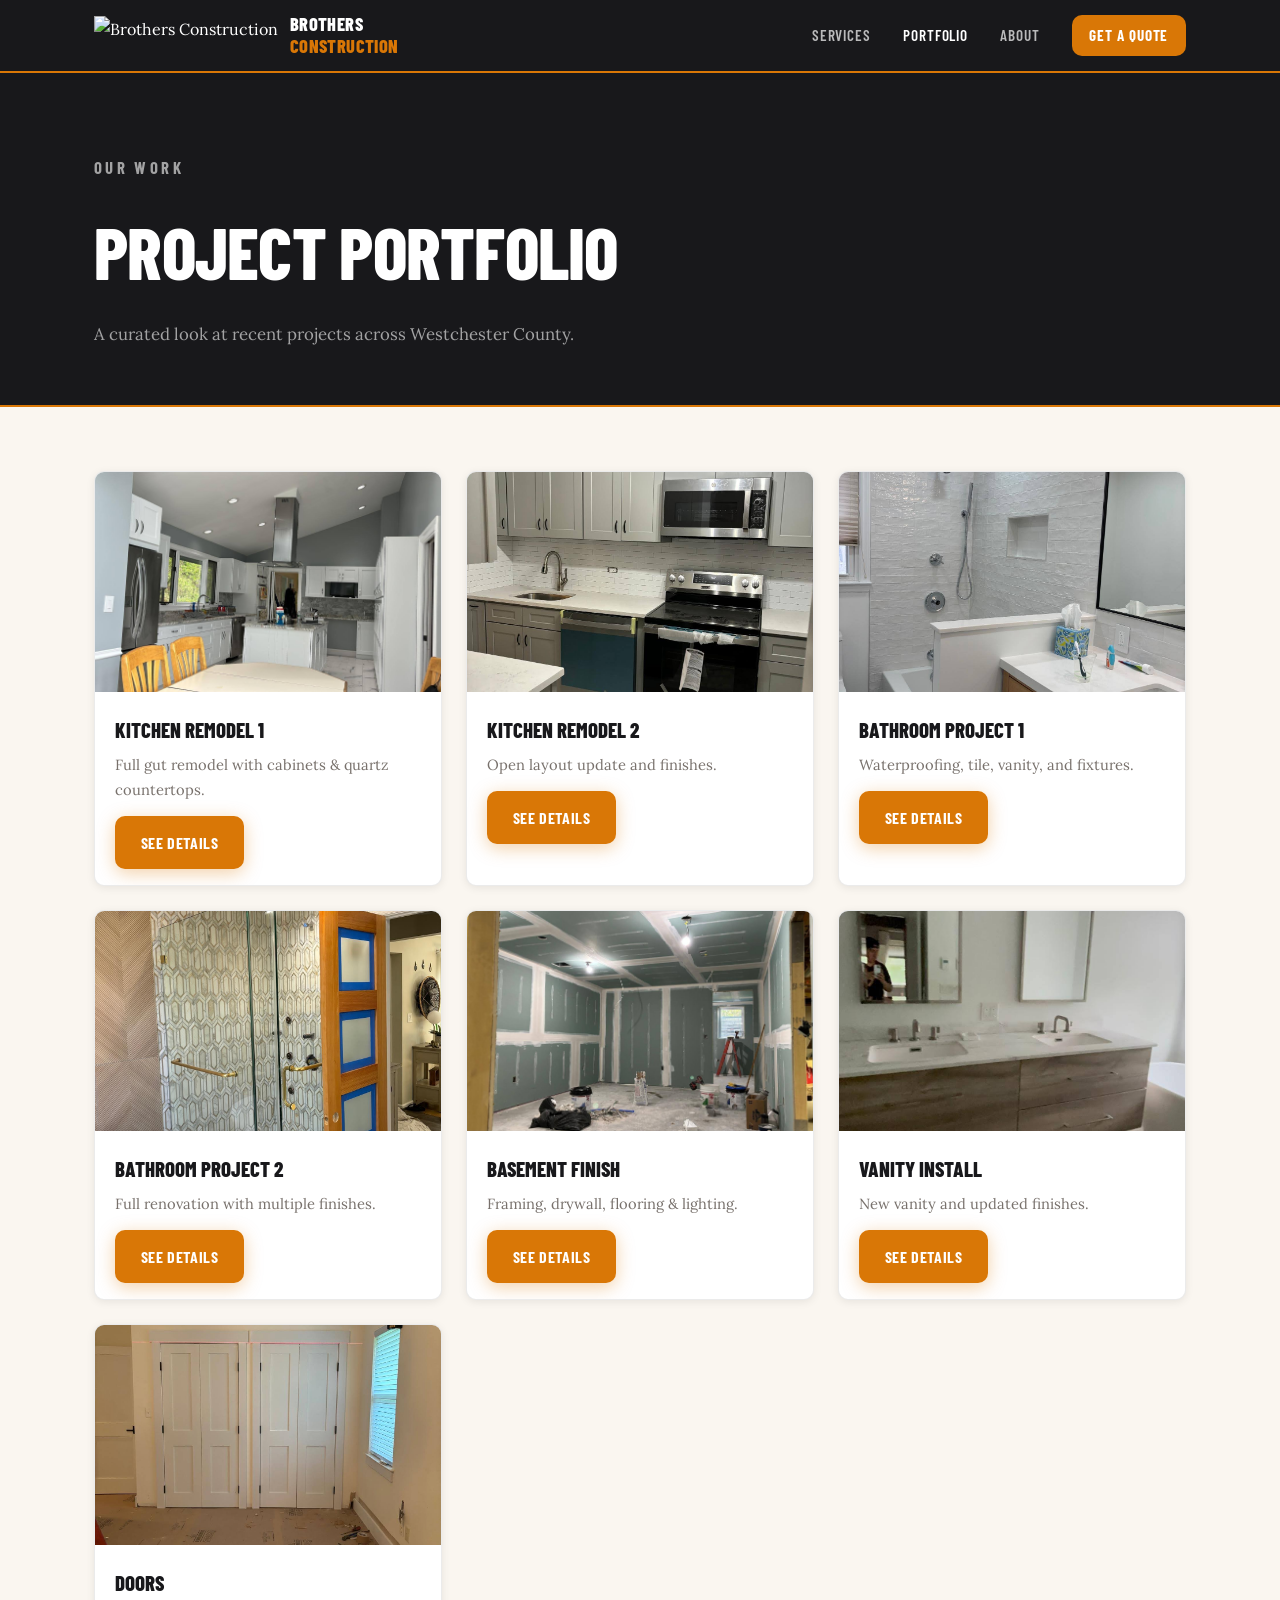
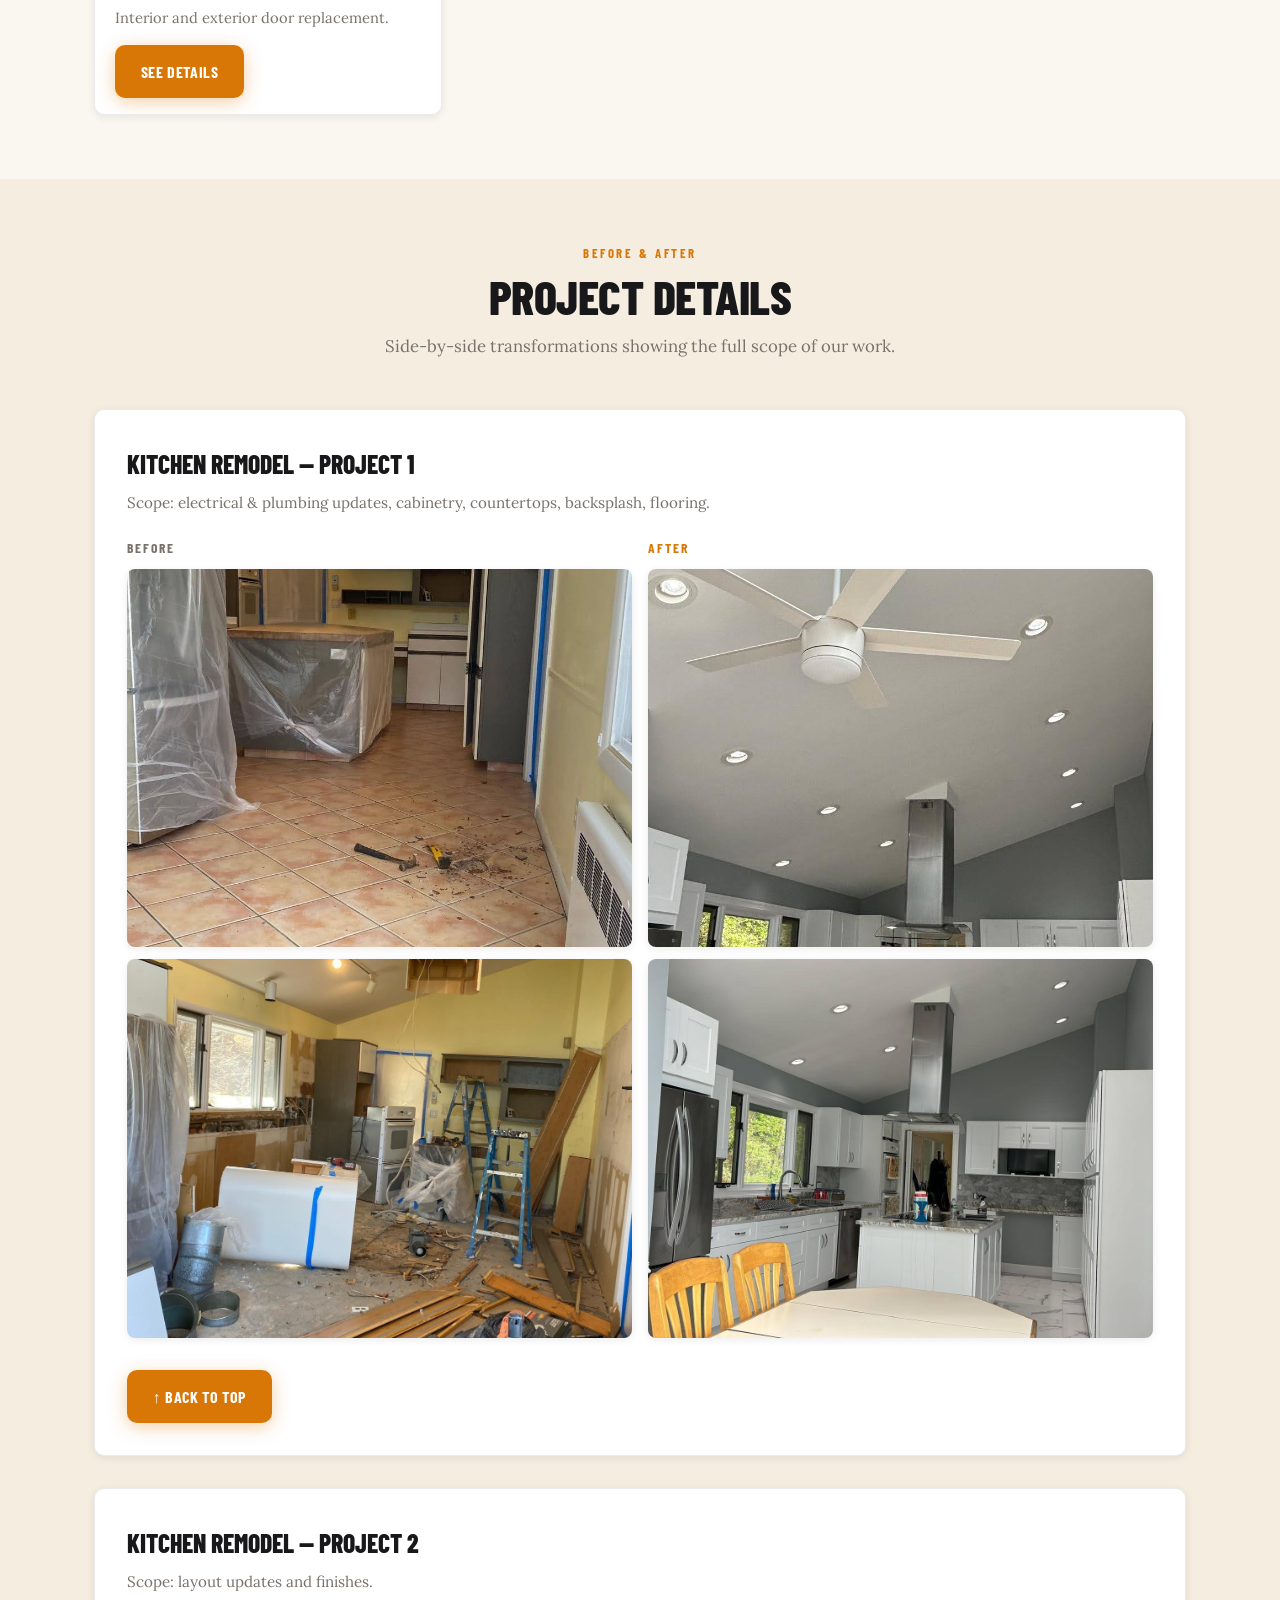
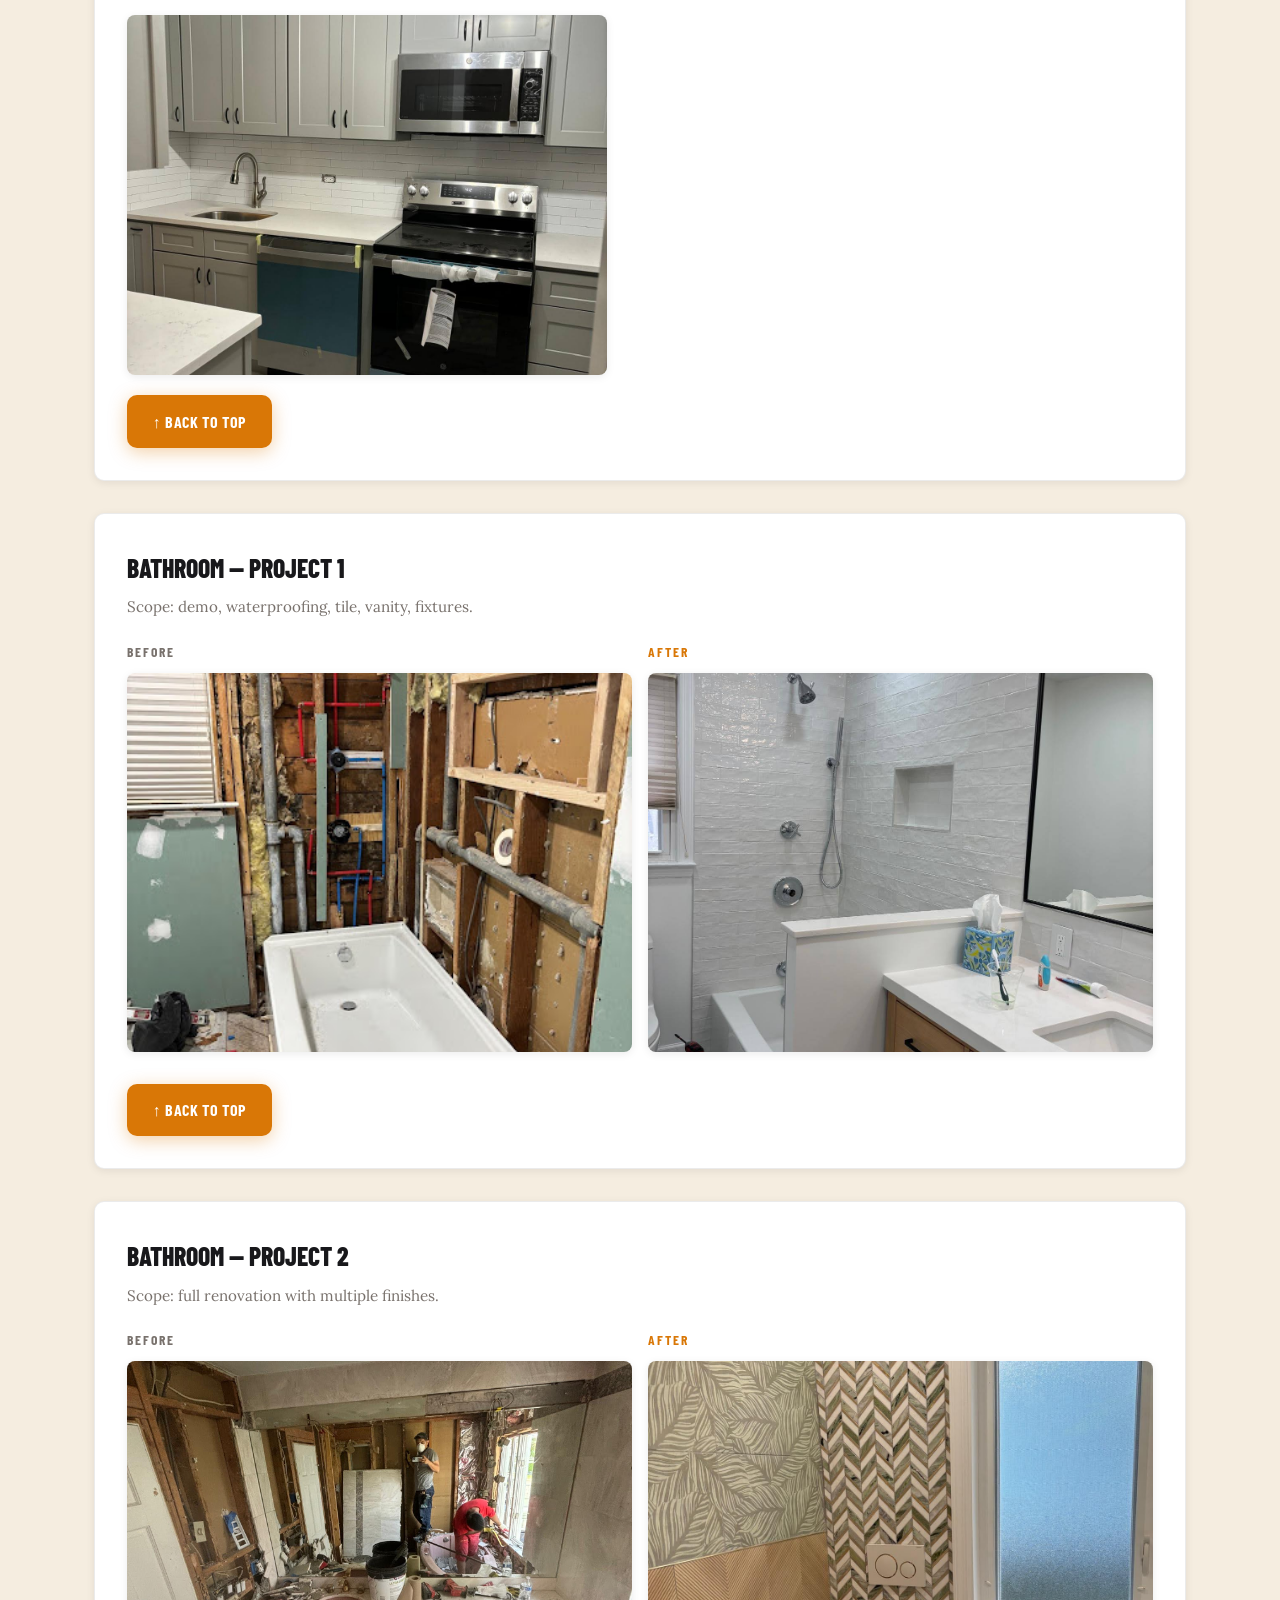
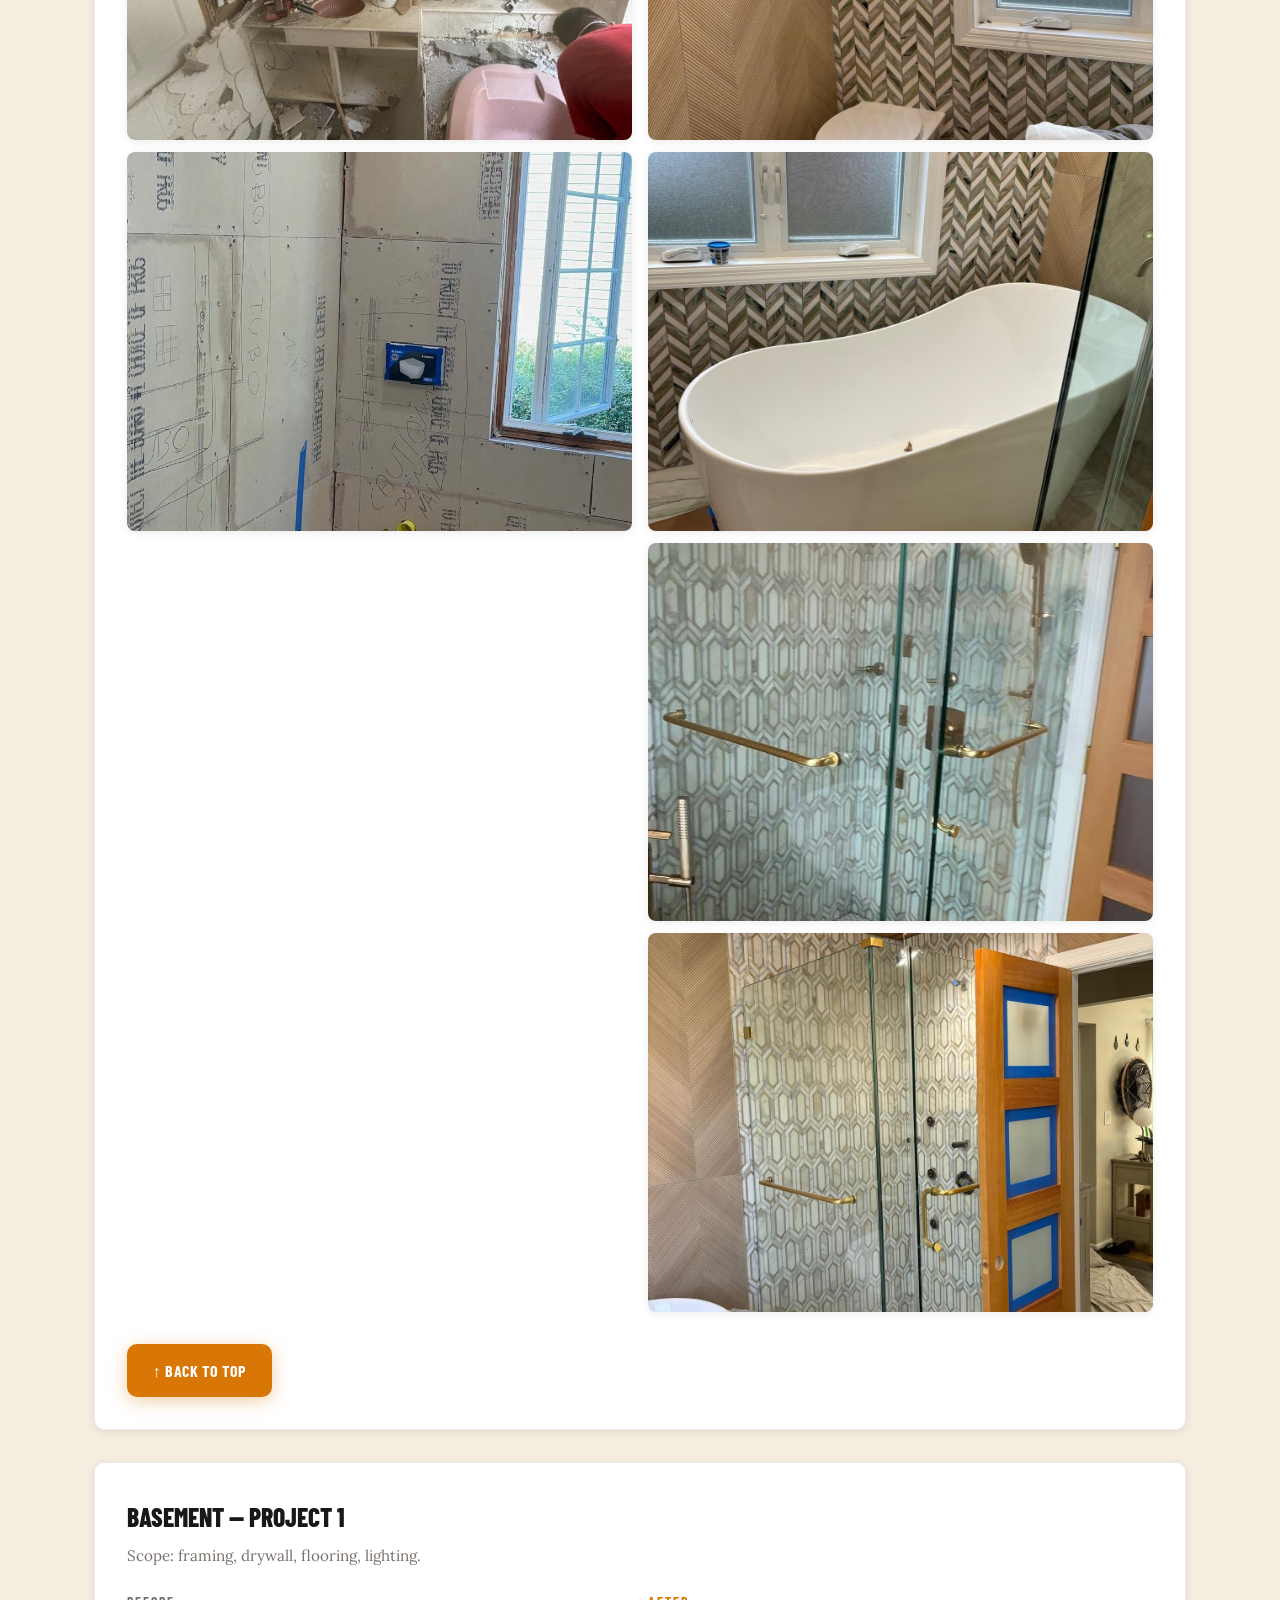
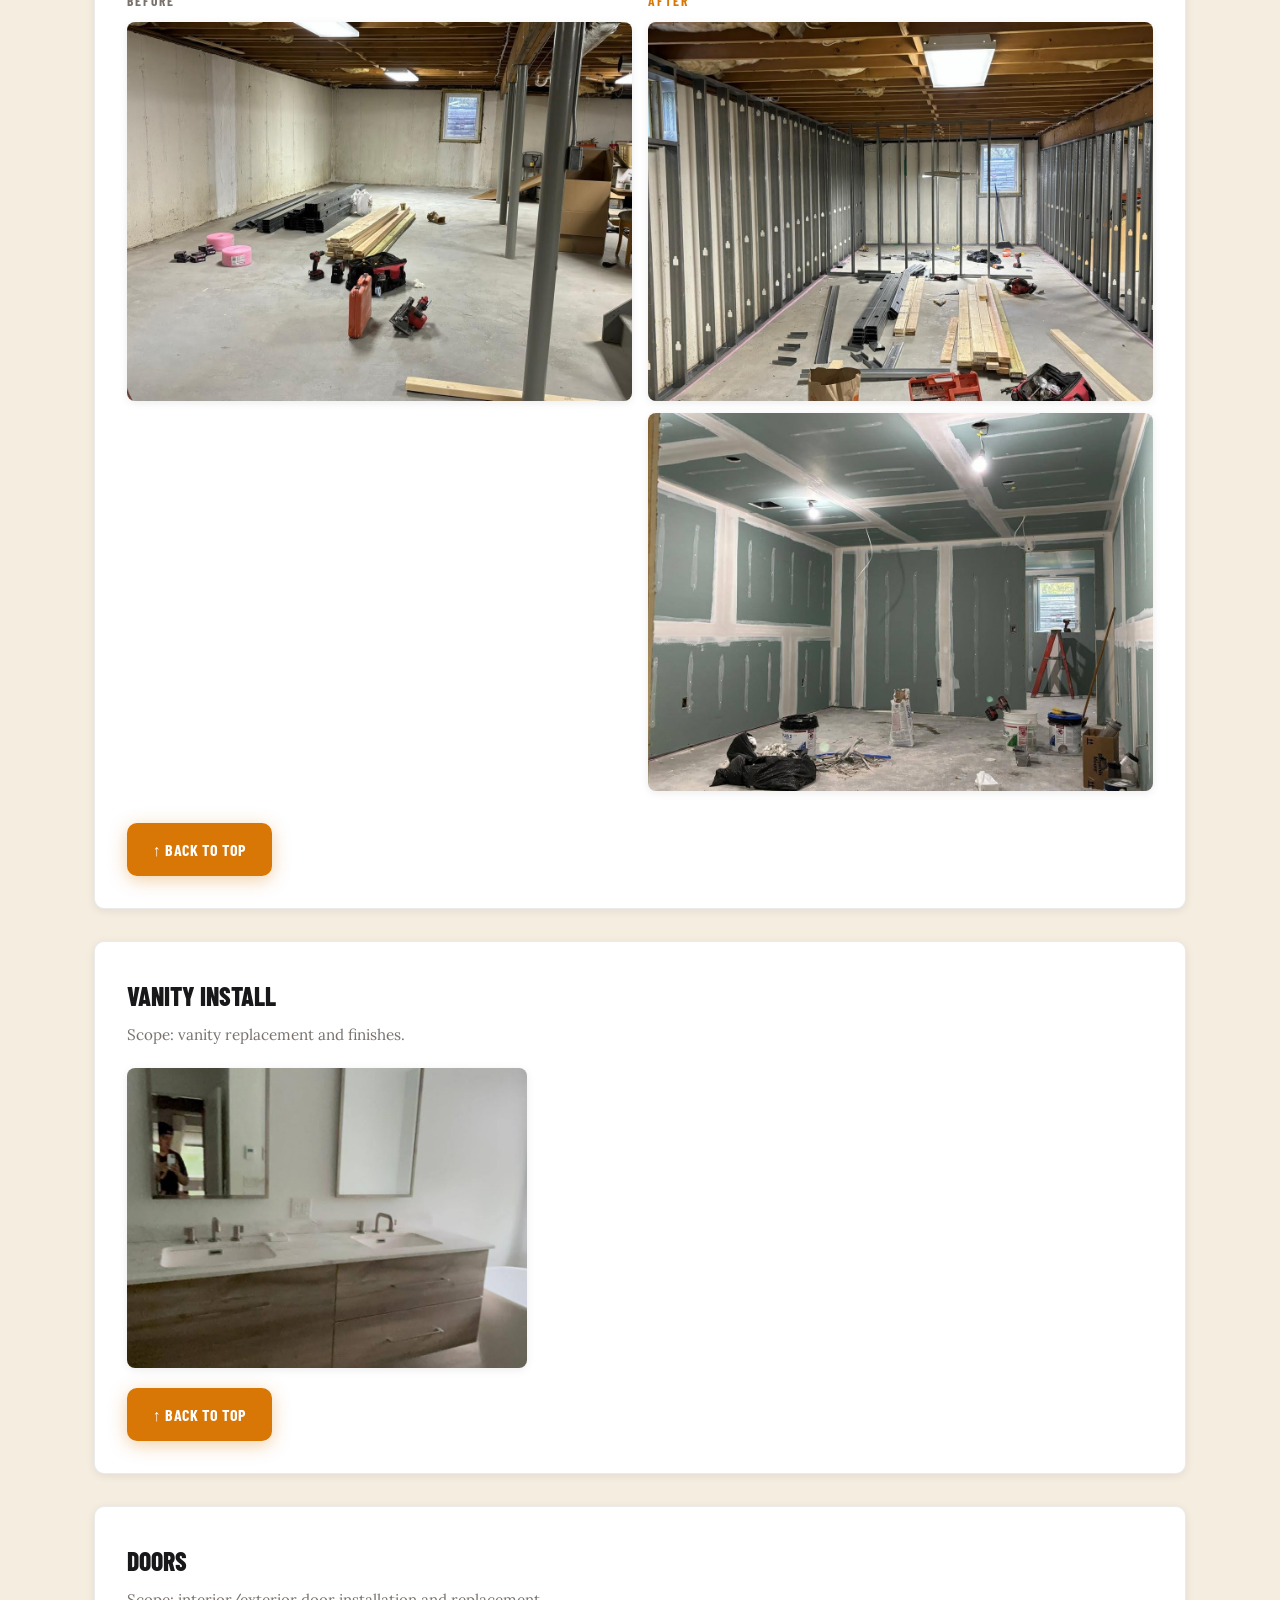
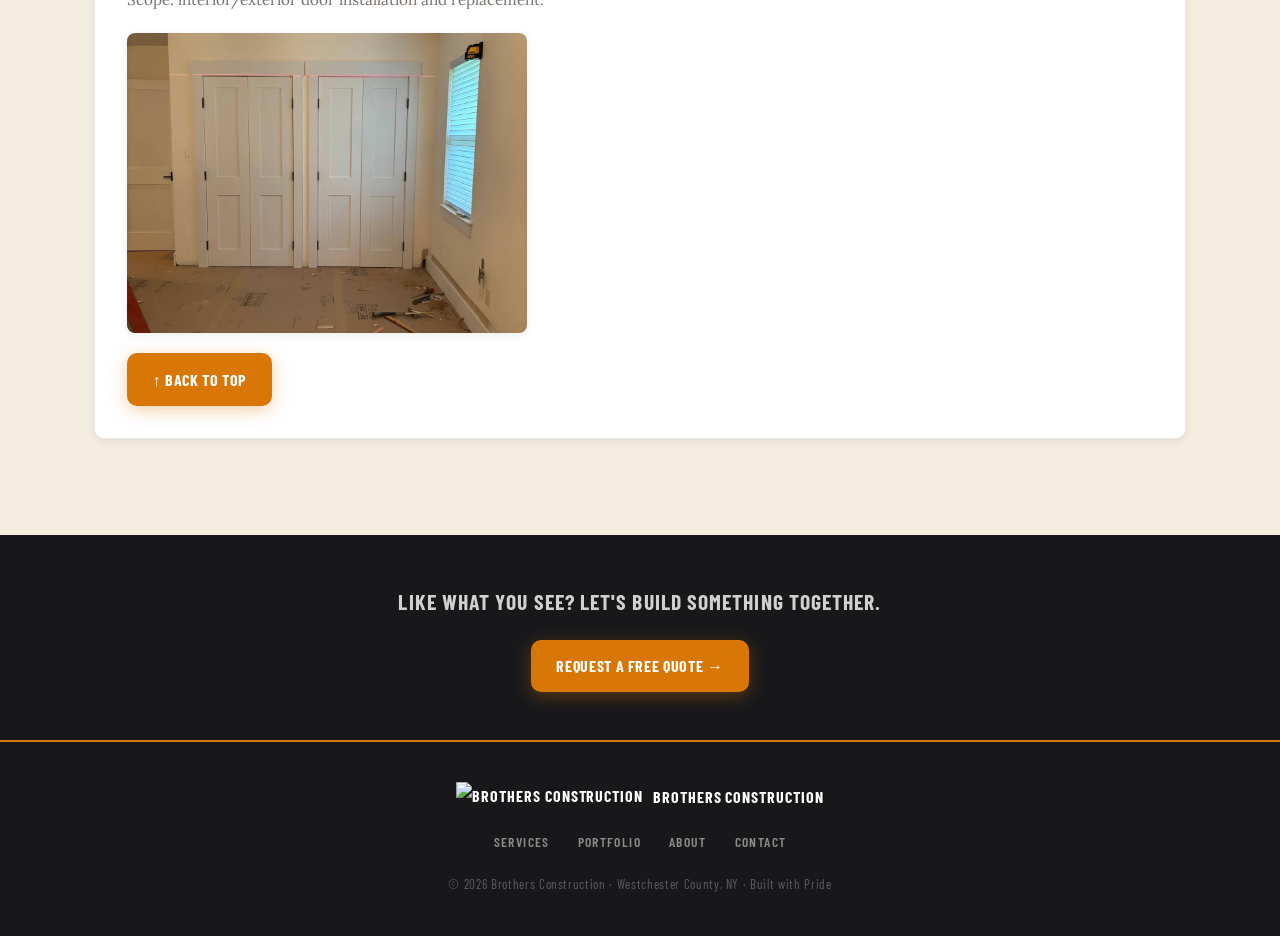
==== files/portfolio.html @ b0f30722 "Add files via upload" ====
<!DOCTYPE html>
<html lang="en">
<head>
  <meta charset="utf-8" />
  <meta name="viewport" content="width=device-width, initial-scale=1" />
  <title>Portfolio — Brothers Construction</title>
  <link rel="stylesheet" href="styles.css">
  <link rel="icon" type="image/svg+xml" href="images/logo.svg">
  <link rel="preconnect" href="https://fonts.googleapis.com">
  <link rel="preconnect" href="https://fonts.gstatic.com" crossorigin>
  <link href="https://fonts.googleapis.com/css2?family=Barlow+Condensed:wght@400;600;700;800&family=Lora:ital,wght@0,400;0,600;1,400&display=swap" rel="stylesheet">
</head>
<body id="top">

  <!-- ═══ HEADER ═══ -->
  <header id="site-header">
    <div class="container nav-wrap">
      <a class="brand" href="index.html">
        <img src="images/logo.svg" alt="Brothers Construction" class="logo">
        <span class="brand-text">Brothers<br><em>Construction</em></span>
      </a>
      <nav class="menu" aria-label="Primary">
        <a href="index.html#services">Services</a>
        <a href="portfolio.html" aria-current="page" style="color:#fff">Portfolio</a>
        <a href="index.html#about">About</a>
        <a href="index.html#contact" class="nav-cta">Get a Quote</a>
      </nav>
      <button class="hamburger" aria-label="Open menu" aria-expanded="false" onclick="toggleMenu(this)">
        <span></span><span></span><span></span>
      </button>
    </div>
    <div id="mobile-menu" class="mobile-menu" hidden>
      <a href="index.html#services" onclick="closeMobile()">Services</a>
      <a href="portfolio.html" onclick="closeMobile()">Portfolio</a>
      <a href="index.html#about" onclick="closeMobile()">About</a>
      <a href="index.html#contact" onclick="closeMobile()">Get a Quote</a>
    </div>
  </header>

  <!-- ═══ PORTFOLIO HERO ═══ -->
  <div class="portfolio-hero">
    <div class="container">
      <p class="section-label">Our Work</p>
      <h1>Project Portfolio</h1>
      <p>A curated look at recent projects across Westchester County.</p>
    </div>
  </div>

  <!-- ═══ PORTFOLIO GRID ═══ -->
  <section class="portfolio-section">
    <div class="container">
      <div class="portfolio-grid">

        <article class="p-card reveal">
          <img class="p-card-img" src="images/kitchen1%20a2.jpg" loading="lazy" alt="Kitchen 1 remodel">
          <div class="p-card-body">
            <h3>Kitchen Remodel 1</h3>
            <p>Full gut remodel with cabinets &amp; quartz countertops.</p>
            <a class="btn btn-primary" href="#proj-kitchen1">See Details</a>
          </div>
        </article>

        <article class="p-card reveal">
          <img class="p-card-img" src="images/kitchen2%20a.jpg" loading="lazy" alt="Kitchen 2 remodel">
          <div class="p-card-body">
            <h3>Kitchen Remodel 2</h3>
            <p>Open layout update and finishes.</p>
            <a class="btn btn-primary" href="#proj-kitchen2">See Details</a>
          </div>
        </article>

        <article class="p-card reveal">
          <img class="p-card-img" src="images/bathroom1%20a.jpg" loading="lazy" alt="Bathroom 1">
          <div class="p-card-body">
            <h3>Bathroom Project 1</h3>
            <p>Waterproofing, tile, vanity, and fixtures.</p>
            <a class="btn btn-primary" href="#proj-bath1">See Details</a>
          </div>
        </article>

        <article class="p-card reveal">
          <img class="p-card-img" src="images/bathroom2%20a4.jpg" loading="lazy" alt="Bathroom 2">
          <div class="p-card-body">
            <h3>Bathroom Project 2</h3>
            <p>Full renovation with multiple finishes.</p>
            <a class="btn btn-primary" href="#proj-bath2">See Details</a>
          </div>
        </article>

        <article class="p-card reveal">
          <img class="p-card-img" src="images/basement1%20a2.jpg" loading="lazy" alt="Basement finish">
          <div class="p-card-body">
            <h3>Basement Finish</h3>
            <p>Framing, drywall, flooring &amp; lighting.</p>
            <a class="btn btn-primary" href="#proj-basement1">See Details</a>
          </div>
        </article>

        <article class="p-card reveal">
          <img class="p-card-img" src="images/vanity1.jpg" loading="lazy" alt="Vanity install">
          <div class="p-card-body">
            <h3>Vanity Install</h3>
            <p>New vanity and updated finishes.</p>
            <a class="btn btn-primary" href="#proj-vanity1">See Details</a>
          </div>
        </article>

        <article class="p-card reveal">
          <img class="p-card-img" src="images/doors.jpg" loading="lazy" alt="Door install">
          <div class="p-card-body">
            <h3>Doors</h3>
            <p>Interior and exterior door replacement.</p>
            <a class="btn btn-primary" href="#proj-doors">See Details</a>
          </div>
        </article>

      </div>
    </div>
  </section>

  <!-- ═══ CASE STUDIES ═══ -->
  <section class="case-studies-section">
    <div class="container">
      <div class="case-section-header">
        <p class="section-label">Before &amp; After</p>
        <h2>Project Details</h2>
        <p class="section-sub">Side-by-side transformations showing the full scope of our work.</p>
      </div>

      <!-- Kitchen 1 -->
      <div class="case-card reveal" id="proj-kitchen1">
        <h3>Kitchen Remodel — Project 1</h3>
        <p class="scope">Scope: electrical &amp; plumbing updates, cabinetry, countertops, backsplash, flooring.</p>
        <div class="before-after">
          <div>
            <h4>Before</h4>
            <img class="ba-img" src="images/kitchen1%20b.jpg" loading="lazy" alt="Before — Kitchen 1">
            <img class="ba-img" src="images/kitchen1%20b2.jpg" loading="lazy" alt="Before — Kitchen 1 alt">
          </div>
          <div>
            <h4 class="after">After</h4>
            <img class="ba-img" src="images/kitchen1%20a.jpg" loading="lazy" alt="After — Kitchen 1">
            <img class="ba-img" src="images/kitchen1%20a2.jpg" loading="lazy" alt="After — Kitchen 1 alt">
          </div>
        </div>
        <div class="back-link"><a class="btn btn-primary" href="#top">↑ Back to Top</a></div>
      </div>

      <!-- Kitchen 2 -->
      <div class="case-card reveal" id="proj-kitchen2">
        <h3>Kitchen Remodel — Project 2</h3>
        <p class="scope">Scope: layout updates and finishes.</p>
        <img class="ba-img" src="images/kitchen2%20a.jpg" loading="lazy" alt="After — Kitchen 2" style="max-width:480px">
        <div class="back-link"><a class="btn btn-primary" href="#top">↑ Back to Top</a></div>
      </div>

      <!-- Bathroom 1 -->
      <div class="case-card reveal" id="proj-bath1">
        <h3>Bathroom — Project 1</h3>
        <p class="scope">Scope: demo, waterproofing, tile, vanity, fixtures.</p>
        <div class="before-after">
          <div>
            <h4>Before</h4>
            <img class="ba-img" src="images/bathroom1%20b.jpg" loading="lazy" alt="Before — Bathroom 1">
          </div>
          <div>
            <h4 class="after">After</h4>
            <img class="ba-img" src="images/bathroom1%20a.jpg" loading="lazy" alt="After — Bathroom 1">
          </div>
        </div>
        <div class="back-link"><a class="btn btn-primary" href="#top">↑ Back to Top</a></div>
      </div>

      <!-- Bathroom 2 -->
      <div class="case-card reveal" id="proj-bath2">
        <h3>Bathroom — Project 2</h3>
        <p class="scope">Scope: full renovation with multiple finishes.</p>
        <div class="before-after">
          <div>
            <h4>Before</h4>
            <img class="ba-img" src="images/bathroom2%20b.jpg" loading="lazy" alt="Before — Bathroom 2">
            <img class="ba-img" src="images/bathroom2%20b2.jpg" loading="lazy" alt="Before — Bathroom 2 alt">
          </div>
          <div>
            <h4 class="after">After</h4>
            <img class="ba-img" src="images/bathroom2%20a.jpg" loading="lazy" alt="After — Bathroom 2">
            <img class="ba-img" src="images/bathroom2%20a2.jpg" loading="lazy" alt="After — Bathroom 2 alt">
            <img class="ba-img" src="images/bathroom2%20a3.jpg" loading="lazy" alt="After — Bathroom 2 detail">
            <img class="ba-img" src="images/bathroom2%20a4.jpg" loading="lazy" alt="After — Bathroom 2 detail">
          </div>
        </div>
        <div class="back-link"><a class="btn btn-primary" href="#top">↑ Back to Top</a></div>
      </div>

      <!-- Basement 1 -->
      <div class="case-card reveal" id="proj-basement1">
        <h3>Basement — Project 1</h3>
        <p class="scope">Scope: framing, drywall, flooring, lighting.</p>
        <div class="before-after">
          <div>
            <h4>Before</h4>
            <img class="ba-img" src="images/basement1.jpg" loading="lazy" alt="Before — Basement">
          </div>
          <div>
            <h4 class="after">After</h4>
            <img class="ba-img" src="images/basement1%20a.jpg" loading="lazy" alt="After — Basement">
            <img class="ba-img" src="images/basement1%20a2.jpg" loading="lazy" alt="After — Basement alt">
          </div>
        </div>
        <div class="back-link"><a class="btn btn-primary" href="#top">↑ Back to Top</a></div>
      </div>

      <!-- Vanity -->
      <div class="case-card reveal" id="proj-vanity1">
        <h3>Vanity Install</h3>
        <p class="scope">Scope: vanity replacement and finishes.</p>
        <img class="ba-img" src="images/vanity1.jpg" loading="lazy" alt="After — Vanity" style="max-width:400px">
        <div class="back-link"><a class="btn btn-primary" href="#top">↑ Back to Top</a></div>
      </div>

      <!-- Doors -->
      <div class="case-card reveal" id="proj-doors">
        <h3>Doors</h3>
        <p class="scope">Scope: interior/exterior door installation and replacement.</p>
        <img class="ba-img" src="images/doors.jpg" loading="lazy" alt="After — Doors" style="max-width:400px">
        <div class="back-link"><a class="btn btn-primary" href="#top">↑ Back to Top</a></div>
      </div>

    </div>
  </section>

  <!-- ═══ CTA BAR ═══ -->
  <div class="portfolio-cta-bar">
    <div class="container">
      <p>Like what you see? Let's build something together.</p>
      <a class="btn btn-primary" href="index.html#contact">Request a Free Quote →</a>
    </div>
  </div>

  <!-- ═══ FOOTER ═══ -->
  <footer>
    <div class="container footer-inner">
      <a class="brand brand--footer" href="index.html">
        <img src="images/logo.svg" alt="Brothers Construction" class="logo logo--sm">
        <span>Brothers Construction</span>
      </a>
      <nav class="footer-nav">
        <a href="index.html#services">Services</a>
        <a href="portfolio.html">Portfolio</a>
        <a href="index.html#about">About</a>
        <a href="index.html#contact">Contact</a>
      </nav>
      <p class="footer-copy">© <span id="year"></span> Brothers Construction · Westchester County, NY · Built with Pride</p>
    </div>
  </footer>

  <script>
    document.getElementById('year').textContent = new Date().getFullYear();

    function toggleMenu(btn) {
      const menu = document.getElementById('mobile-menu');
      const open = !menu.hidden;
      menu.hidden = open;
      btn.setAttribute('aria-expanded', String(!open));
      btn.classList.toggle('is-open', !open);
    }
    function closeMobile() {
      document.getElementById('mobile-menu').hidden = true;
      document.querySelector('.hamburger').setAttribute('aria-expanded', 'false');
    }

    // Scroll reveal
    const observer = new IntersectionObserver((entries) => {
      entries.forEach(el => {
        if (el.isIntersecting) { el.target.classList.add('revealed'); observer.unobserve(el.target); }
      });
    }, { threshold: 0.08 });
    document.querySelectorAll('.reveal').forEach(el => observer.observe(el));

    // Sticky header
    window.addEventListener('scroll', () => {
      document.getElementById('site-header').classList.toggle('scrolled', window.scrollY > 60);
    });
  </script>
</body>
</html>
---- files/styles.css ----
/* ═══════════════════════════════════════════════
   Brothers Construction — Revamped Stylesheet
   Aesthetic: Industrial-Craftsman · Dark & Warm
═══════════════════════════════════════════════ */

@import url('https://fonts.googleapis.com/css2?family=Barlow+Condensed:wght@400;600;700;800&family=Lora:ital,wght@0,400;0,600;1,400&display=swap');

:root {
  /* Palette */
  --coal:    #18181b;
  --slate:   #27272a;
  --slate2:  #3f3f46;
  --cream:   #faf6f0;
  --warm:    #f5ede0;
  --amber:   #d97706;
  --amber2:  #f59e0b;
  --amber-glow: rgba(217,119,6,.18);
  --white:   #ffffff;
  --ink:     #1c1917;
  --muted:   #78716c;
  --border:  rgba(0,0,0,.08);

  /* Typography */
  --font-display: 'Barlow Condensed', sans-serif;
  --font-body:    'Lora', Georgia, serif;

  /* Radius & Shadow */
  --r: 10px;
  --shadow-sm:  0 2px 8px rgba(0,0,0,.08);
  --shadow-md:  0 8px 30px rgba(0,0,0,.12);
  --shadow-lg:  0 20px 60px rgba(0,0,0,.18);
  --ring: 0 0 0 3px rgba(217,119,6,.4);
}

/* ── Reset ── */
*, *::before, *::after { box-sizing: border-box; margin: 0; padding: 0; }
html { scroll-behavior: smooth; font-size: 16px; }
body {
  font-family: var(--font-body);
  background: var(--cream);
  color: var(--ink);
  line-height: 1.7;
  -webkit-font-smoothing: antialiased;
}
img { display: block; max-width: 100%; }
a { color: inherit; text-decoration: none; }
button { font-family: inherit; }

/* ── Layout ── */
.container { max-width: 1140px; margin-inline: auto; padding-inline: 1.5rem; }

/* ── Scroll Reveal ── */
.reveal { opacity: 0; transform: translateY(28px); transition: opacity .6s ease, transform .6s ease; }
.reveal.revealed { opacity: 1; transform: none; }

/* ── Book-Open Reveal ── */
.book-wrap {
  position: relative;
  overflow: hidden;
  border-radius: 8px;
}
/* The actual image sits behind the panels */
.book-wrap img {
  display: block;
  width: 100%;
  height: 100%;
  object-fit: cover;
}
/* Left and right panels overlay the image */
.book-wrap::before,
.book-wrap::after {
  content: '';
  position: absolute;
  top: 0;
  width: 50.5%; /* slight overlap to avoid hairline gap */
  height: 100%;
  background: var(--coal);
  z-index: 2;
  transition: transform .9s cubic-bezier(.16,1,.3,1);
  transform-origin: center;
}
.book-wrap::before {
  left: 0;
  transform-origin: left center;
  transform: rotateY(0deg);
}
.book-wrap::after {
  right: 0;
  transform-origin: right center;
  transform: rotateY(0deg);
}
/* Open state — panels swing away */
.book-wrap.book-open::before {
  transform: rotateY(-90deg);
}
.book-wrap.book-open::after {
  transform: rotateY(90deg);
}
/* Stagger right panel slightly */
.book-wrap.book-open::after {
  transition-delay: .08s;
}

/* ════════════════════════
   BUTTONS
════════════════════════ */
.btn {
  display: inline-flex;
  align-items: center;
  gap: .5rem;
  font-family: var(--font-display);
  font-weight: 700;
  font-size: 1rem;
  letter-spacing: .04em;
  text-transform: uppercase;
  border: none;
  border-radius: var(--r);
  padding: .8rem 1.6rem;
  cursor: pointer;
  transition: transform .15s ease, box-shadow .15s ease, background .15s ease;
}
.btn:focus-visible { outline: none; box-shadow: var(--ring); }
.btn:active { transform: scale(.97); }

.btn-primary {
  background: var(--amber);
  color: #fff;
  box-shadow: 0 4px 18px rgba(217,119,6,.35);
}
.btn-primary:hover {
  background: var(--amber2);
  box-shadow: 0 6px 24px rgba(217,119,6,.45);
  transform: translateY(-2px);
}

.btn-ghost {
  background: transparent;
  color: #fff;
  border: 2px solid rgba(255,255,255,.55);
}
.btn-ghost:hover {
  background: rgba(255,255,255,.12);
  border-color: #fff;
}

.btn-full { width: 100%; justify-content: center; }

/* ════════════════════════
   HEADER
════════════════════════ */
#site-header {
  position: sticky;
  top: 0;
  z-index: 100;
  background: var(--coal);
  border-bottom: 2px solid var(--amber);
  transition: padding .25s ease, box-shadow .25s ease;
}
#site-header.scrolled {
  box-shadow: 0 4px 24px rgba(0,0,0,.3);
}

.nav-wrap {
  display: flex;
  align-items: center;
  justify-content: space-between;
  padding-block: .9rem;
  gap: 1rem;
}

.brand {
  display: flex;
  align-items: center;
  gap: .75rem;
  color: #fff;
}
.brand-text {
  font-family: var(--font-display);
  font-weight: 800;
  font-size: 1.15rem;
  line-height: 1.15;
  letter-spacing: .02em;
  text-transform: uppercase;
  color: #fff;
}
.brand-text em {
  font-style: normal;
  color: var(--amber);
}
.logo { height: 40px; width: auto; }
.logo--sm { height: 28px; }

.menu {
  display: flex;
  align-items: center;
  gap: 2rem;
}
.menu a {
  font-family: var(--font-display);
  font-weight: 600;
  font-size: .95rem;
  letter-spacing: .06em;
  text-transform: uppercase;
  color: rgba(255,255,255,.7);
  transition: color .15s;
}
.menu a:hover { color: #fff; }
.nav-cta {
  background: var(--amber) !important;
  color: #fff !important;
  padding: .5rem 1.1rem;
  border-radius: var(--r);
  font-weight: 700 !important;
  transition: background .15s, transform .15s !important;
}
.nav-cta:hover { background: var(--amber2) !important; transform: translateY(-1px); }

/* Hamburger */
.hamburger {
  display: none;
  flex-direction: column;
  gap: 5px;
  background: transparent;
  border: none;
  cursor: pointer;
  padding: .3rem;
}
.hamburger span {
  display: block;
  width: 24px;
  height: 2px;
  background: #fff;
  border-radius: 2px;
  transition: transform .25s, opacity .25s;
}
.hamburger.is-open span:nth-child(1) { transform: translateY(7px) rotate(45deg); }
.hamburger.is-open span:nth-child(2) { opacity: 0; }
.hamburger.is-open span:nth-child(3) { transform: translateY(-7px) rotate(-45deg); }

/* Mobile menu */
.mobile-menu {
  background: var(--slate);
  border-top: 1px solid rgba(255,255,255,.08);
  padding-block: .5rem;
}
.mobile-menu a {
  display: block;
  font-family: var(--font-display);
  font-weight: 600;
  font-size: 1rem;
  letter-spacing: .06em;
  text-transform: uppercase;
  color: rgba(255,255,255,.75);
  padding: .9rem 1.5rem;
  border-bottom: 1px solid rgba(255,255,255,.06);
  transition: color .15s, background .15s;
}
.mobile-menu a:last-child { border: none; }
.mobile-menu a:hover { color: var(--amber2); background: rgba(255,255,255,.04); }

/* ════════════════════════
   HERO
════════════════════════ */
.hero {
  position: relative;
  min-height: 90vh;
  display: flex;
  align-items: center;
  overflow: hidden;
  padding-block: 6rem;
}
.hero-bg {
  position: absolute;
  inset: 0;
  background-size: cover;
  background-position: center;
  transform: scale(1.04);
  transition: transform 8s ease;
  animation: heroZoom 8s ease forwards;
}
@keyframes heroZoom { from { transform: scale(1.04); } to { transform: scale(1); } }

.hero-overlay {
  position: absolute;
  inset: 0;
  background: linear-gradient(
    to right,
    rgba(24,24,27,.88) 0%,
    rgba(24,24,27,.65) 55%,
    rgba(24,24,27,.3) 100%
  );
  z-index: 1;
}
.hero-content {
  position: relative;
  z-index: 2;
  max-width: 680px;
  animation: heroFade .9s ease .1s both;
}
@keyframes heroFade { from { opacity: 0; transform: translateY(24px); } to { opacity: 1; transform: none; } }

.hero-eyebrow {
  font-family: var(--font-display);
  font-weight: 600;
  font-size: .85rem;
  letter-spacing: .18em;
  text-transform: uppercase;
  color: var(--amber2);
  margin-bottom: 1rem;
}
.hero h1 {
  font-family: var(--font-display);
  font-weight: 800;
  font-size: clamp(3rem, 7vw, 5.5rem);
  line-height: .95;
  letter-spacing: -.01em;
  text-transform: uppercase;
  color: #fff;
  margin-bottom: 1.25rem;
}
.hero h1 em {
  font-style: italic;
  color: var(--amber2);
  font-weight: 700;
}
.hero-sub {
  font-size: 1.1rem;
  color: rgba(255,255,255,.8);
  max-width: 520px;
  margin-bottom: 2rem;
  line-height: 1.6;
}
.hero-actions { display: flex; gap: 1rem; flex-wrap: wrap; }

.hero-badge {
  position: absolute;
  bottom: 2.5rem;
  right: 2rem;
  z-index: 2;
  display: flex;
  flex-direction: column;
  align-items: center;
  justify-content: center;
  width: 90px;
  height: 90px;
  border-radius: 50%;
  border: 2px solid var(--amber);
  background: rgba(24,24,27,.7);
  backdrop-filter: blur(6px);
  color: #fff;
  font-family: var(--font-display);
  font-weight: 700;
  font-size: .7rem;
  letter-spacing: .1em;
  text-transform: uppercase;
  text-align: center;
  line-height: 1.4;
  gap: 1px;
  animation: badgeSpin 20s linear infinite;
}
@keyframes badgeSpin { to { transform: rotate(360deg); } }
.hero-badge span { animation: badgeSpin 20s linear infinite reverse; display: block; }

/* ════════════════════════
   TRUST BAR
════════════════════════ */
.trust-bar {
  background: var(--coal);
  border-bottom: 1px solid rgba(255,255,255,.07);
  padding-block: 1.1rem;
}
.trust-inner {
  display: flex;
  align-items: center;
  justify-content: center;
  gap: 1.5rem;
  flex-wrap: wrap;
}
.trust-item {
  display: flex;
  align-items: center;
  gap: .5rem;
  color: rgba(255,255,255,.75);
  font-family: var(--font-display);
  font-weight: 600;
  font-size: .9rem;
  letter-spacing: .05em;
  text-transform: uppercase;
}
.trust-item svg { color: var(--amber2); flex-shrink: 0; }
.trust-divider { width: 1px; height: 20px; background: rgba(255,255,255,.15); }

/* ════════════════════════
   SECTION SHARED
════════════════════════ */
.section-header { text-align: center; margin-bottom: 3rem; }
.section-header--light h2,
.section-header--light .section-sub { color: rgba(255,255,255,.9); }
.section-header--light .section-label { color: var(--amber2); }

.section-label {
  display: block;
  font-family: var(--font-display);
  font-weight: 700;
  font-size: .8rem;
  letter-spacing: .2em;
  text-transform: uppercase;
  color: var(--amber);
  margin-bottom: .5rem;
}
h2 {
  font-family: var(--font-display);
  font-weight: 800;
  font-size: clamp(2rem, 4vw, 3rem);
  line-height: 1;
  letter-spacing: -.01em;
  text-transform: uppercase;
  color: var(--coal);
  margin-bottom: .75rem;
}
.section-sub { color: var(--muted); font-size: 1.05rem; max-width: 540px; margin-inline: auto; }

/* ════════════════════════
   SERVICES
════════════════════════ */
.section-services {
  padding-block: 6rem;
  background: var(--cream);
  position: relative;
  overflow: hidden;
}

/* Side images */
.services-side-img {
  position: absolute;
  top: 0;
  width: 180px;
  height: 100%;
  pointer-events: none;
  z-index: 0;
  overflow: hidden;
}
.services-side-img--left  { left: 0; }
.services-side-img--right { right: 0; }

.services-side-img img {
  width: 100%;
  height: 100%;
  object-fit: cover;
  opacity: 0;
  transform: translateY(-60px);
  transition: transform .7s cubic-bezier(.16,1,.3,1), opacity .5s ease;
  border-radius: 0;
  filter: brightness(.75) saturate(.85);
}
/* Fade-in when section is in view */
.section-services.side-visible .services-side-img img {
  opacity: 1;
  transform: translateY(0);
}
.services-side-img--right img {
  transition-delay: .1s;
}
/* Fade out as user scrolls past */
.section-services.side-gone .services-side-img img {
  opacity: 0;
  transform: translateY(-60px);
  transition: transform .5s ease, opacity .4s ease;
}

/* Container sits above the images */
.section-services .container { position: relative; z-index: 1; }

.services-grid {
  display: grid;
  grid-template-columns: repeat(auto-fit, minmax(280px, 1fr));
  gap: 1.5rem;
}
.service-card {
  background: var(--white);
  border: 1px solid var(--border);
  border-radius: var(--r);
  padding: 2.25rem 2rem;
  box-shadow: var(--shadow-sm);
  transition: box-shadow .2s ease, transform .2s ease;
  position: relative;
  overflow: hidden;
}
.service-card::before {
  content: '';
  position: absolute;
  top: 0; left: 0; right: 0;
  height: 3px;
  background: linear-gradient(90deg, var(--amber), var(--amber2));
  transform: scaleX(0);
  transform-origin: left;
  transition: transform .3s ease;
}
.service-card:hover { box-shadow: var(--shadow-md); transform: translateY(-4px); }
.service-card:hover::before { transform: scaleX(1); }

.service-icon {
  width: 56px; height: 56px;
  display: flex; align-items: center; justify-content: center;
  background: var(--amber-glow);
  border-radius: var(--r);
  margin-bottom: 1.25rem;
  color: var(--amber);
}
.service-card h3 {
  font-family: var(--font-display);
  font-weight: 800;
  font-size: 1.5rem;
  letter-spacing: .02em;
  text-transform: uppercase;
  color: var(--coal);
  margin-bottom: .6rem;
}
.service-card p { color: var(--muted); font-size: .97rem; }

/* ════════════════════════
   FEATURED WORK
════════════════════════ */
.section-work { padding-block: 6rem; background: var(--coal); }
.section-work h2 { color: #fff; }

.work-grid {
  display: grid;
  grid-template-columns: 1fr 1fr;
  grid-template-rows: 260px 260px;
  gap: 1rem;
}
.work-tile {
  position: relative;
  border-radius: var(--r);
  overflow: hidden;
  cursor: pointer;
  perspective: 800px;
}
.work-tile--tall { grid-row: span 2; }
.work-tile img {
  width: 100%; height: 100%;
  object-fit: cover;
  transition: transform .4s ease;
}
.work-tile:hover img { transform: scale(1.05); }
.work-tile-label {
  position: absolute;
  bottom: 0; left: 0; right: 0;
  background: linear-gradient(transparent, rgba(0,0,0,.7));
  color: #fff;
  font-family: var(--font-display);
  font-weight: 700;
  font-size: .9rem;
  letter-spacing: .08em;
  text-transform: uppercase;
  padding: 1.5rem 1rem .9rem;
  transform: translateY(4px);
  opacity: 0;
  transition: opacity .3s ease, transform .3s ease;
}
.work-tile:hover .work-tile-label { opacity: 1; transform: none; }

.work-cta { text-align: center; margin-top: 2.5rem; }

/* ════════════════════════
   ABOUT
════════════════════════ */
.section-about { padding-block: 6rem; background: var(--warm); }

.about-layout {
  display: grid;
  grid-template-columns: 1fr 1fr;
  gap: 4rem;
  align-items: center;
}
.about-text .section-label { margin-bottom: .5rem; }
.about-text h2 { margin-bottom: 1.25rem; }
.about-text p { color: var(--muted); margin-bottom: 1rem; }

.about-stats {
  display: flex;
  gap: 2rem;
  margin-top: 2rem;
  padding-top: 2rem;
  border-top: 1px solid var(--border);
  flex-wrap: wrap;
}
.stat { display: flex; flex-direction: column; gap: .2rem; }
.stat-num {
  font-family: var(--font-display);
  font-weight: 800;
  font-size: 1.6rem;
  color: var(--amber);
  line-height: 1;
  letter-spacing: .02em;
}
.stat-label { font-size: .82rem; color: var(--muted); text-transform: uppercase; letter-spacing: .06em; font-family: var(--font-display); font-weight: 600; }

.about-img-wrap {
  position: relative;
  border-radius: var(--r);
  overflow: visible;
}
.about-img-wrap img {
  width: 100%;
  height: 480px;
  object-fit: cover;
  border-radius: var(--r);
  box-shadow: var(--shadow-lg);
}
.about-img-badge {
  position: absolute;
  bottom: -1.5rem;
  left: -1.5rem;
  background: var(--coal);
  color: #fff;
  border-radius: var(--r);
  padding: 1rem 1.4rem;
  box-shadow: var(--shadow-md);
  border: 2px solid var(--amber);
}
.about-img-badge strong {
  display: block;
  font-family: var(--font-display);
  font-weight: 800;
  font-size: 1.1rem;
  text-transform: uppercase;
  color: var(--amber2);
}
.about-img-badge span { font-size: .82rem; color: rgba(255,255,255,.6); font-family: var(--font-display); letter-spacing: .06em; text-transform: uppercase; }

/* ════════════════════════
   CONTACT
════════════════════════ */
.section-contact { padding-block: 6rem; background: var(--white); }
.contact-layout {
  display: grid;
  grid-template-columns: 1fr 1.3fr;
  gap: 4rem;
  align-items: start;
}
.contact-text h2 { margin-bottom: 1rem; }
.contact-text p { color: var(--muted); margin-bottom: 1.5rem; }
.contact-details { display: flex; flex-direction: column; gap: .75rem; }
.contact-link {
  display: inline-flex;
  align-items: center;
  gap: .6rem;
  color: var(--amber);
  font-family: var(--font-display);
  font-weight: 600;
  font-size: 1rem;
  letter-spacing: .03em;
  transition: color .15s;
}
.contact-link:hover { color: var(--amber2); }
.contact-link svg { flex-shrink: 0; }

.contact-form { display: grid; gap: 1rem; }
.form-row { display: grid; grid-template-columns: 1fr 1fr; gap: 1rem; }
.form-field { display: flex; flex-direction: column; gap: .4rem; }
.form-field span {
  font-family: var(--font-display);
  font-weight: 700;
  font-size: .8rem;
  letter-spacing: .1em;
  text-transform: uppercase;
  color: var(--muted);
}
.form-field input,
.form-field textarea {
  background: var(--cream);
  border: 1.5px solid rgba(0,0,0,.1);
  border-radius: var(--r);
  padding: .8rem 1rem;
  font-family: var(--font-body);
  font-size: .95rem;
  color: var(--ink);
  transition: border-color .2s, box-shadow .2s;
  resize: vertical;
}
.form-field input:focus,
.form-field textarea:focus {
  outline: none;
  border-color: var(--amber);
  box-shadow: var(--ring);
}
.form-field input::placeholder,
.form-field textarea::placeholder { color: #aaa; }

.form-success {
  font-family: var(--font-display);
  font-weight: 700;
  font-size: 1rem;
  color: #16a34a;
  letter-spacing: .04em;
  margin-top: .25rem;
}

/* ════════════════════════
   FOOTER
════════════════════════ */
footer {
  background: var(--coal);
  border-top: 2px solid var(--amber);
  padding-block: 2.5rem;
}
.footer-inner {
  display: flex;
  flex-direction: column;
  align-items: center;
  gap: 1.25rem;
  text-align: center;
}
.brand--footer {
  display: flex;
  align-items: center;
  gap: .6rem;
  color: #fff;
  font-family: var(--font-display);
  font-weight: 700;
  font-size: 1rem;
  letter-spacing: .06em;
  text-transform: uppercase;
}
.footer-nav { display: flex; gap: 1.75rem; flex-wrap: wrap; justify-content: center; }
.footer-nav a {
  font-family: var(--font-display);
  font-weight: 600;
  font-size: .85rem;
  letter-spacing: .1em;
  text-transform: uppercase;
  color: rgba(255,255,255,.5);
  transition: color .15s;
}
.footer-nav a:hover { color: var(--amber2); }
.footer-copy { font-size: .82rem; color: rgba(255,255,255,.3); font-family: var(--font-display); letter-spacing: .05em; }

/* ════════════════════════
   PORTFOLIO PAGE EXTRAS
════════════════════════ */
.portfolio-hero {
  background: var(--coal);
  padding: 5rem 0 3.5rem;
  border-bottom: 2px solid var(--amber);
}
.portfolio-hero h1 {
  font-family: var(--font-display);
  font-weight: 800;
  font-size: clamp(2.5rem, 6vw, 4.5rem);
  text-transform: uppercase;
  color: #fff;
  margin-bottom: .5rem;
  letter-spacing: -.01em;
}
.portfolio-hero p { color: rgba(255,255,255,.6); font-size: 1.05rem; }

.portfolio-section { padding-block: 4rem; background: var(--cream); }
.portfolio-grid {
  display: grid;
  grid-template-columns: repeat(auto-fill, minmax(300px, 1fr));
  gap: 1.5rem;
}
.p-card {
  background: var(--white);
  border: 1px solid var(--border);
  border-radius: var(--r);
  overflow: hidden;
  box-shadow: var(--shadow-sm);
  transition: box-shadow .25s ease, transform .25s ease;
}
.p-card:hover { box-shadow: var(--shadow-md); transform: translateY(-4px); }
.p-card-img { width: 100%; height: 220px; object-fit: cover; }
.p-card-body { padding: 1.25rem 1.25rem 1rem; }
.p-card-body h3 {
  font-family: var(--font-display);
  font-weight: 800;
  font-size: 1.3rem;
  text-transform: uppercase;
  color: var(--coal);
  margin-bottom: .3rem;
}
.p-card-body p { color: var(--muted); font-size: .92rem; margin-bottom: .9rem; }

/* Case Studies */
.case-studies-section { padding-block: 4rem; background: var(--warm); }
.case-section-header { text-align: center; margin-bottom: 3rem; }

.case-card {
  background: var(--white);
  border: 1px solid var(--border);
  border-radius: var(--r);
  padding: 2rem;
  box-shadow: var(--shadow-sm);
  margin-bottom: 2rem;
  scroll-margin-top: 90px;
}
.case-card h3 {
  font-family: var(--font-display);
  font-weight: 800;
  font-size: 1.6rem;
  text-transform: uppercase;
  color: var(--coal);
  margin-bottom: .3rem;
}
.case-card .scope { color: var(--muted); margin-bottom: 1.25rem; font-size: .95rem; }
.before-after {
  display: grid;
  grid-template-columns: 1fr 1fr;
  gap: 1rem;
}
.before-after h4 {
  font-family: var(--font-display);
  font-weight: 700;
  font-size: .85rem;
  letter-spacing: .15em;
  text-transform: uppercase;
  color: var(--muted);
  margin-bottom: .6rem;
}
.before-after h4.after { color: var(--amber); }
.ba-img {
  width: 100%;
  border-radius: 8px;
  margin-bottom: .75rem;
  box-shadow: var(--shadow-sm);
  object-fit: cover;
  aspect-ratio: 4/3;
}
.back-link { margin-top: 1.25rem; }

/* Portfolio CTA bar */
.portfolio-cta-bar {
  background: var(--coal);
  padding-block: 3rem;
  text-align: center;
}
.portfolio-cta-bar p {
  font-family: var(--font-display);
  font-weight: 700;
  font-size: 1.35rem;
  text-transform: uppercase;
  letter-spacing: .05em;
  color: rgba(255,255,255,.8);
  margin-bottom: 1.25rem;
}

/* ════════════════════════
   RESPONSIVE
════════════════════════ */
@media (max-width: 900px) {
  .menu { display: none; }
  .hamburger { display: flex; }
  .about-layout { grid-template-columns: 1fr; gap: 2.5rem; }
  .about-img-wrap img { height: 320px; }
  .about-img-badge { left: .5rem; bottom: -1rem; }
  .contact-layout { grid-template-columns: 1fr; gap: 2.5rem; }
  .work-grid { grid-template-columns: 1fr; grid-template-rows: auto; }
  .work-tile--tall { grid-row: span 1; height: 280px; }
  .work-tile { height: 240px; }
  .trust-inner { gap: .75rem 1rem; }
  .trust-divider { display: none; }
}

@media (max-width: 600px) {
  .form-row { grid-template-columns: 1fr; }
  .before-after { grid-template-columns: 1fr; }
  .hero { min-height: 80vh; }
  .hero-badge { display: none; }
  .about-stats { gap: 1.25rem; }
}
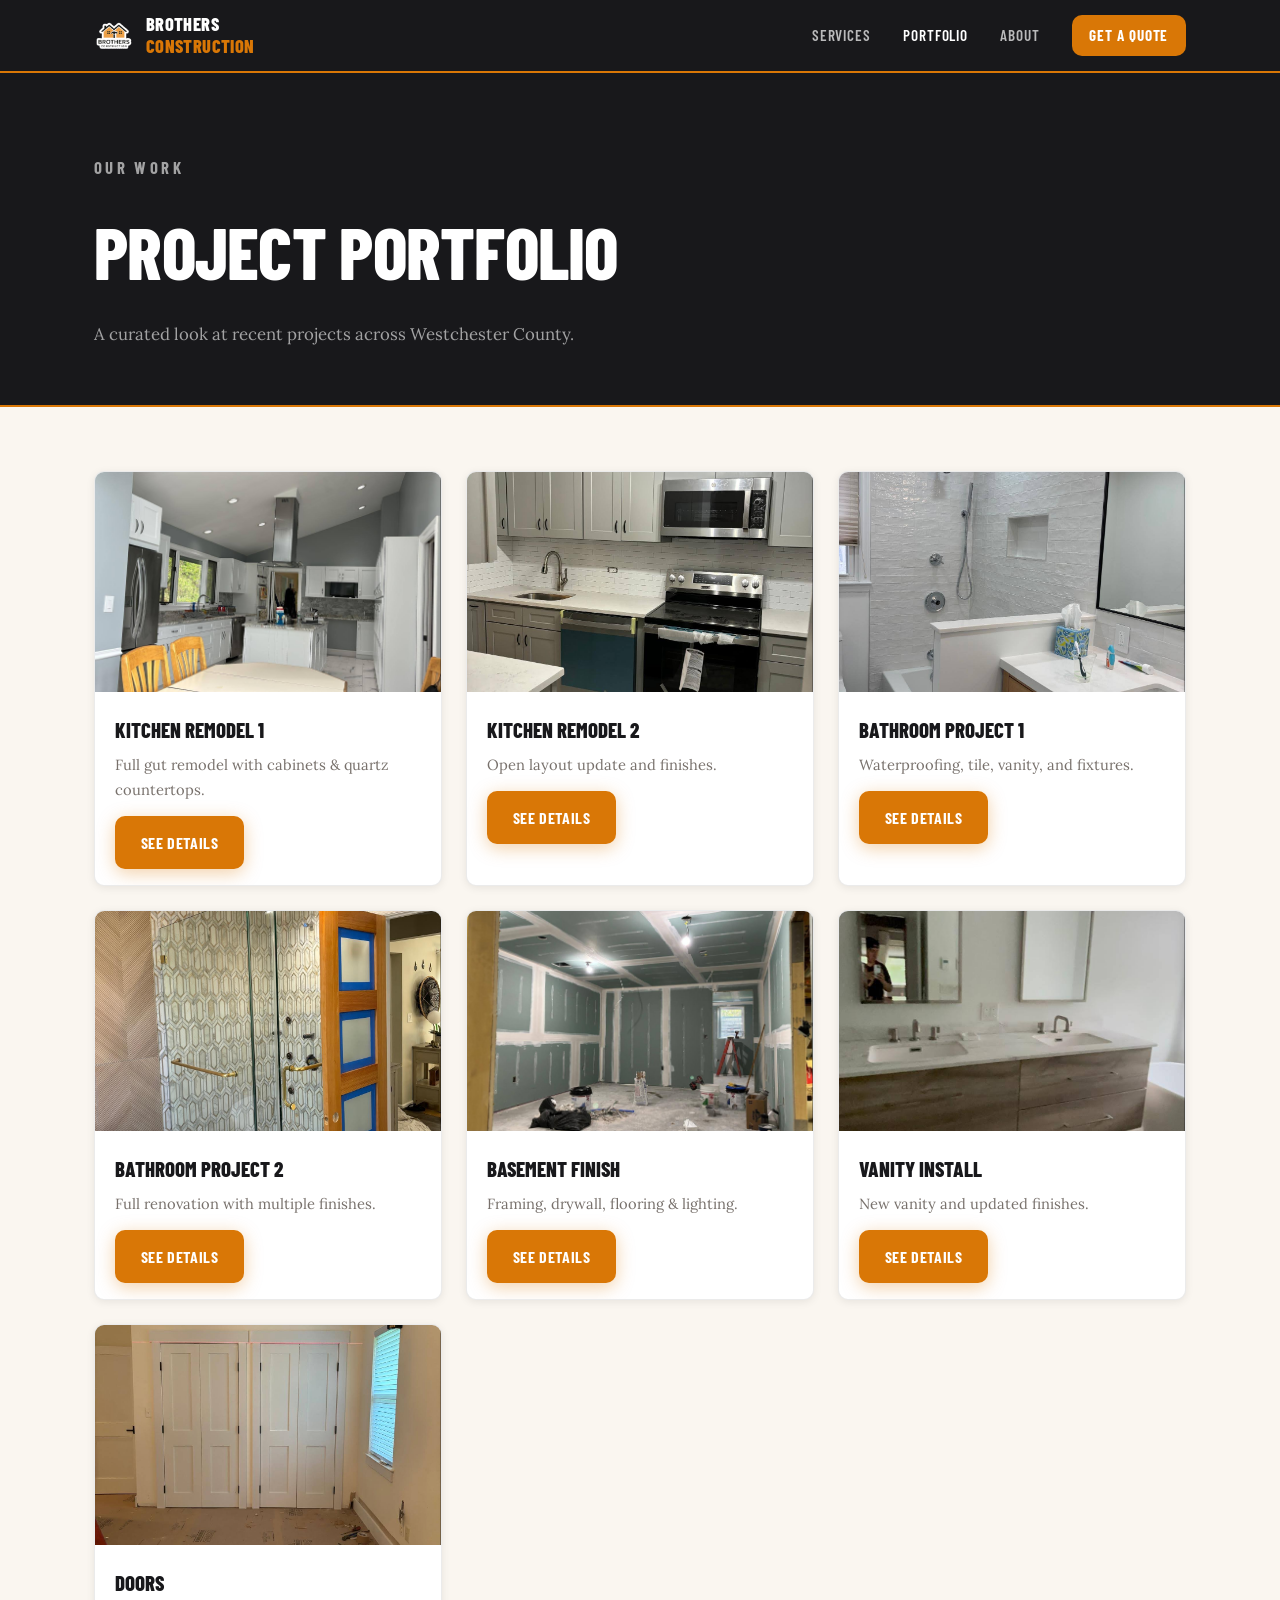
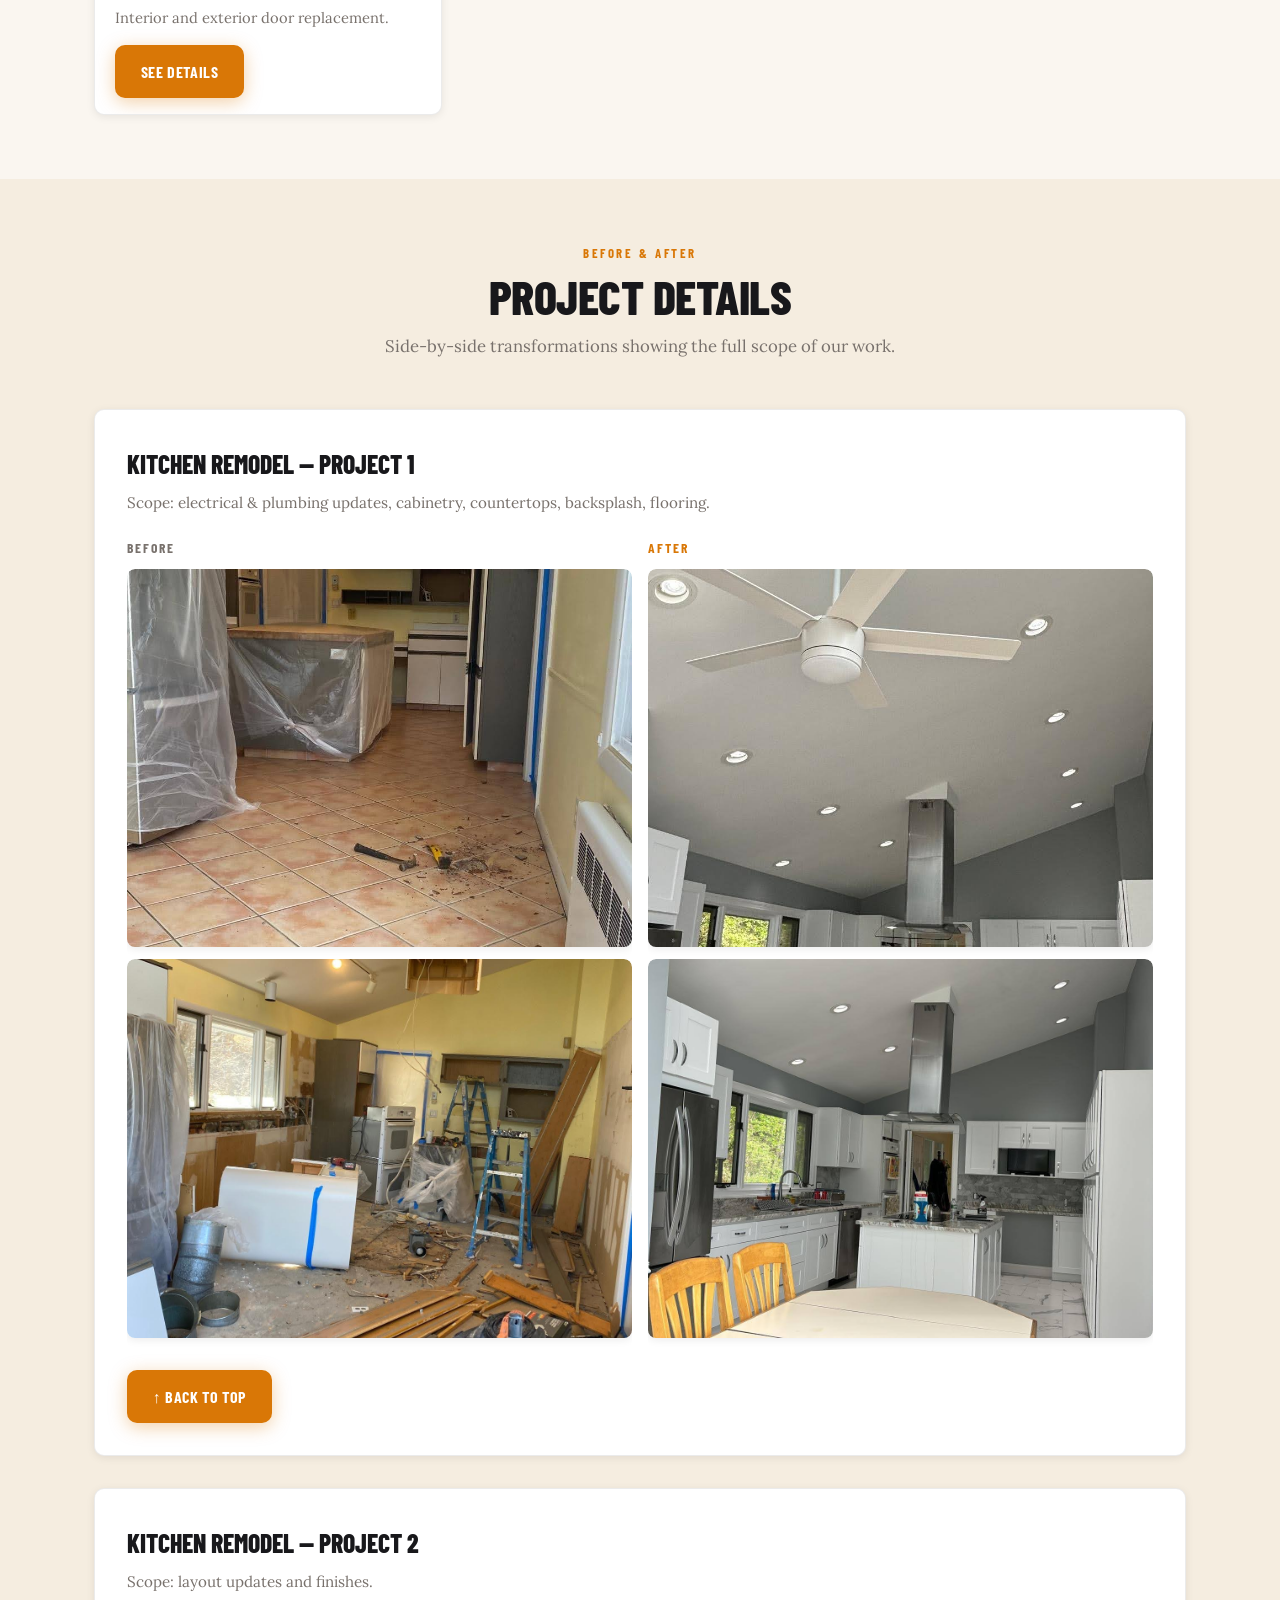
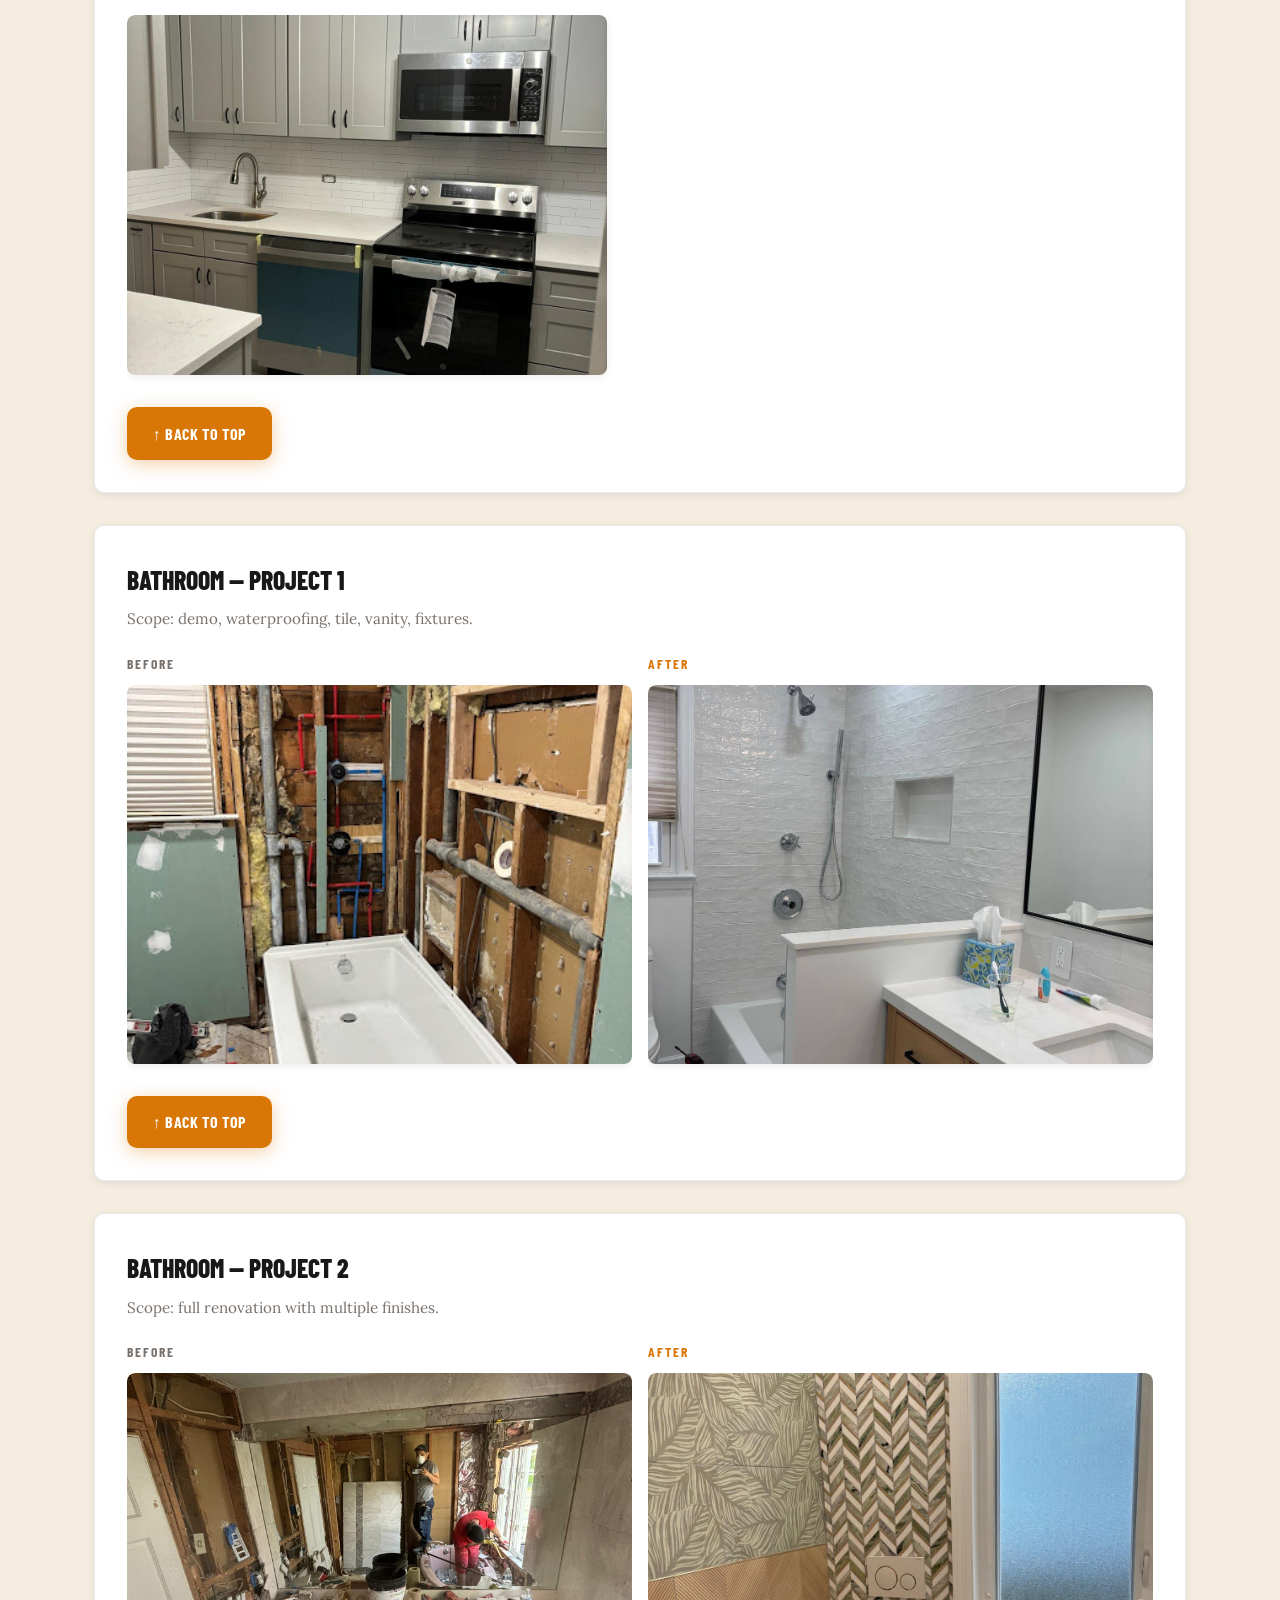
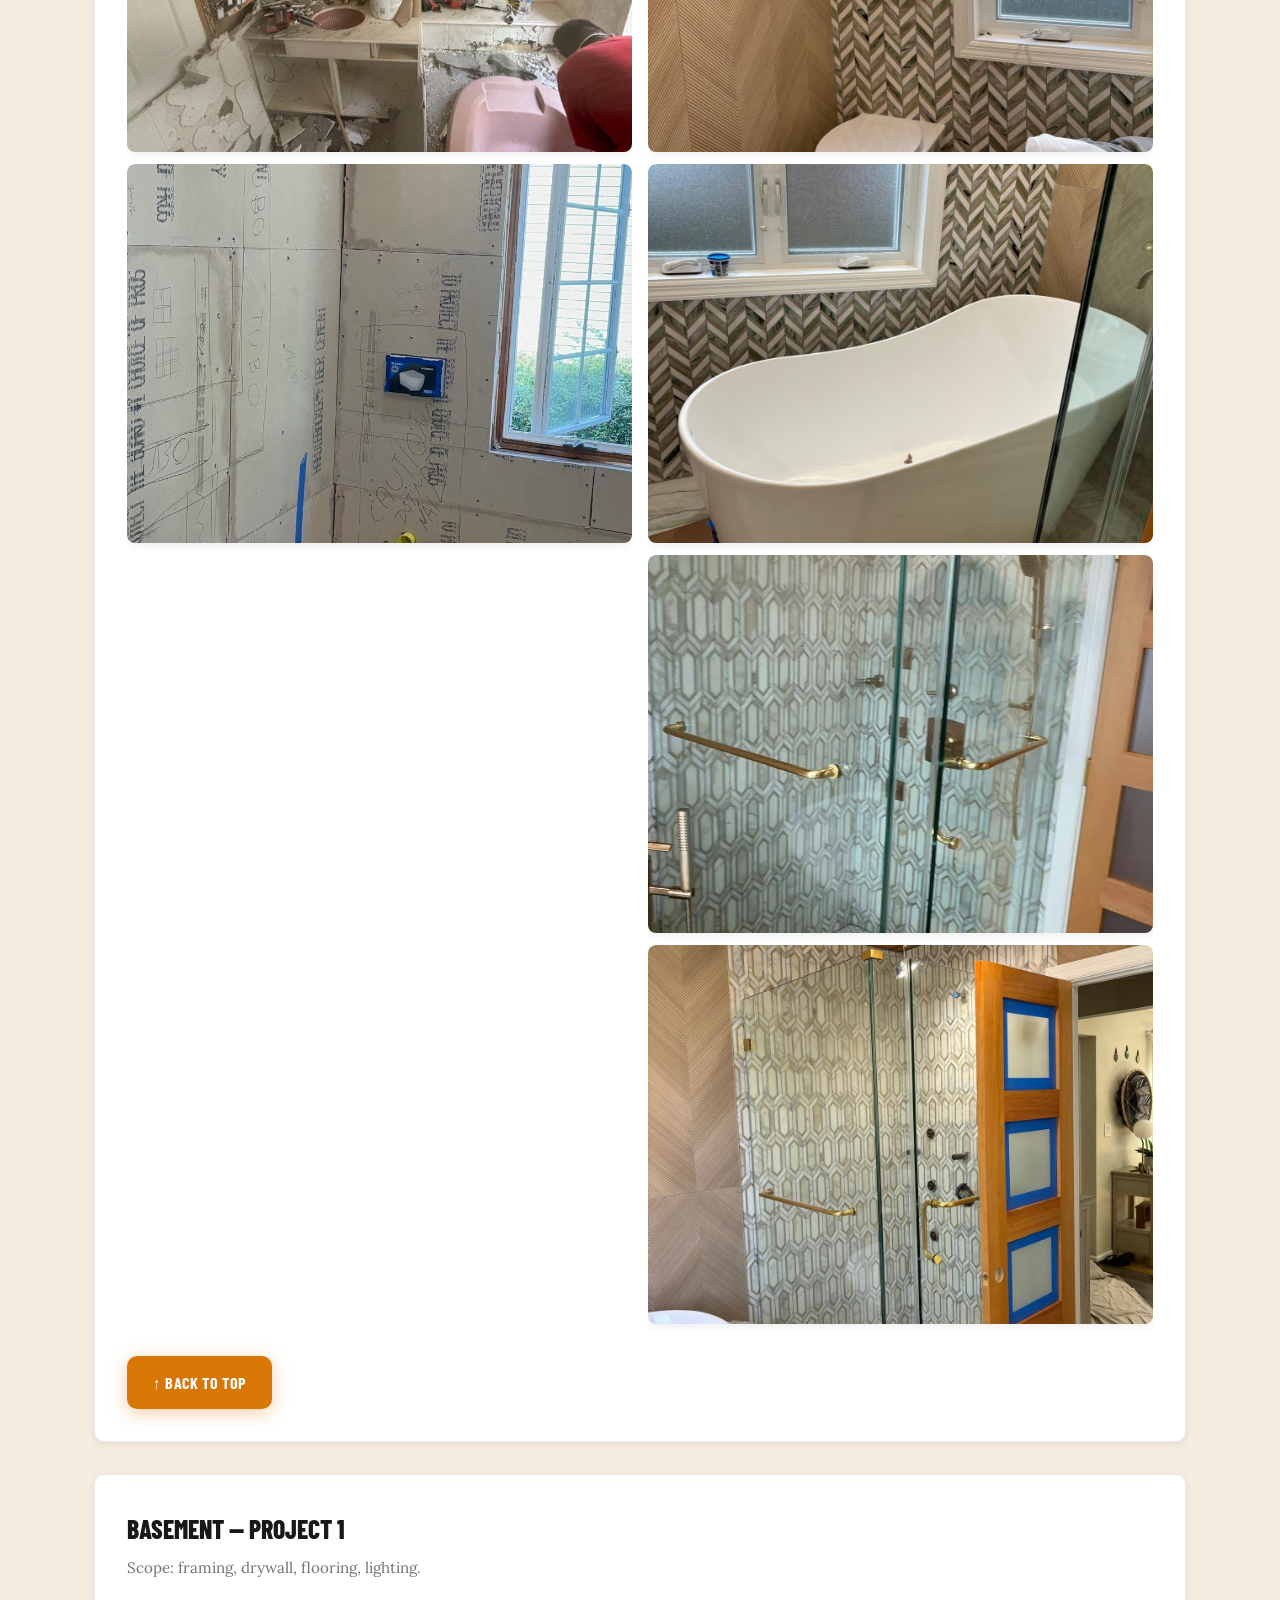
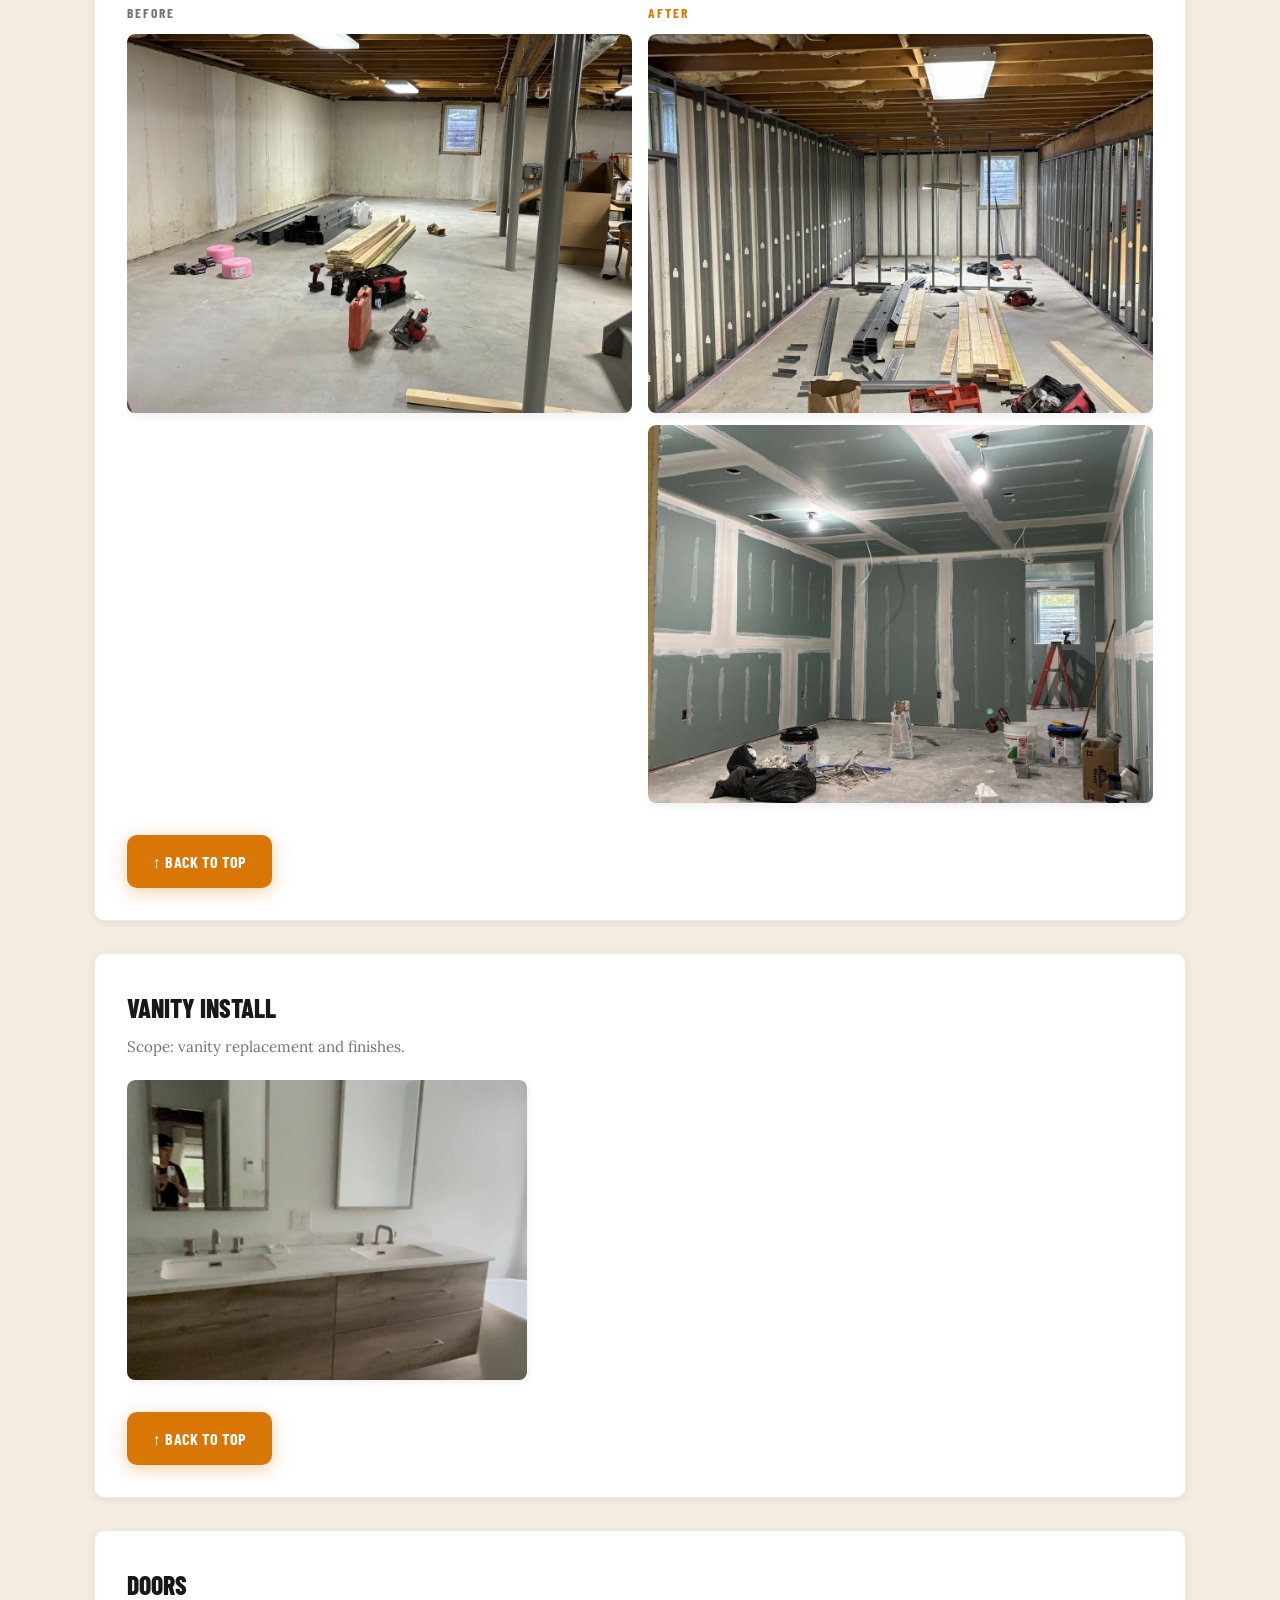
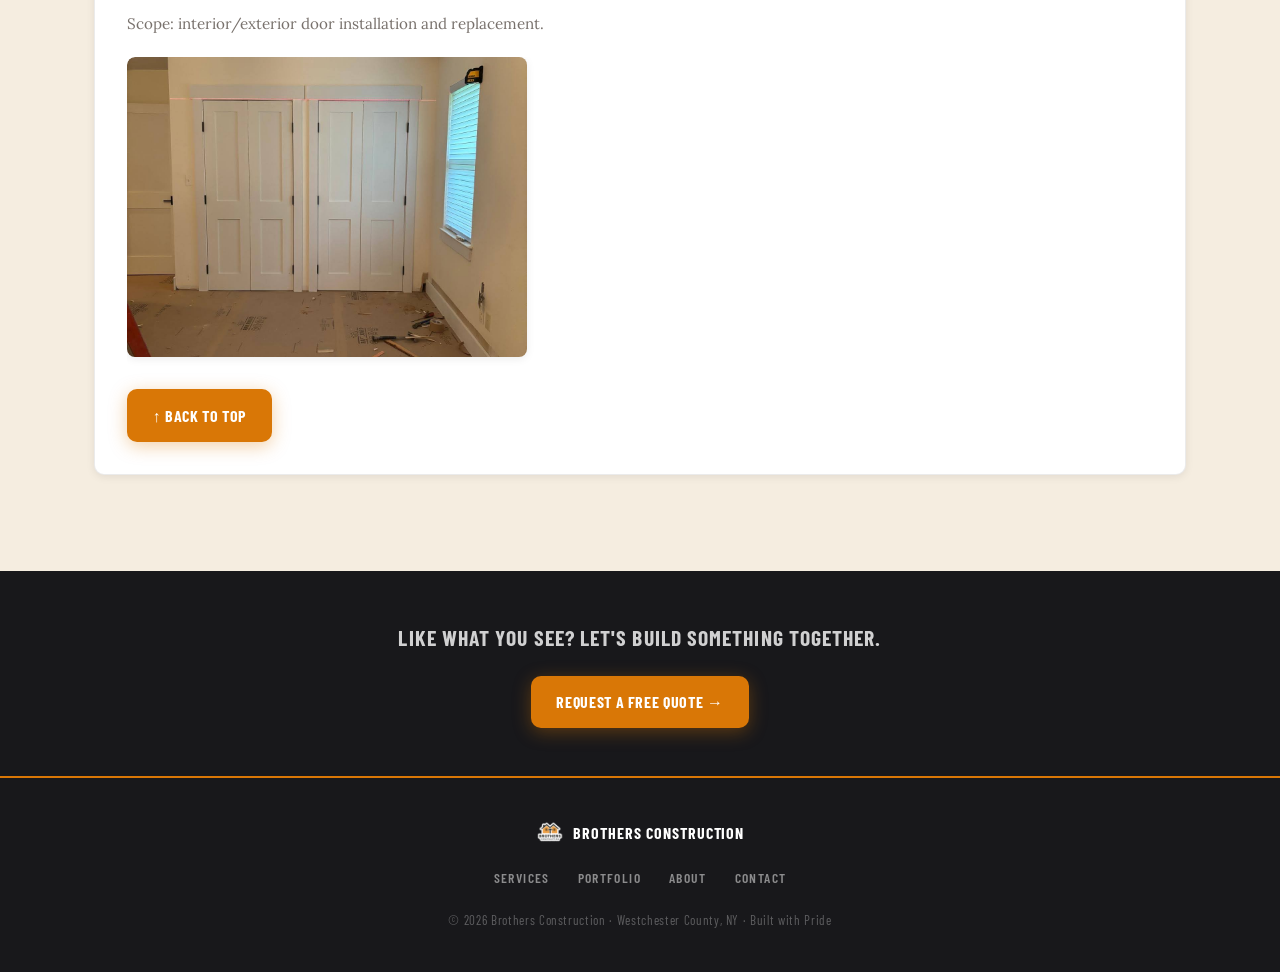
==== commit 40de00f7: "Add files via upload" ====
--- a/files/portfolio.html
+++ b/files/portfolio.html
@@ -5,7 +5,7 @@
   <meta name="viewport" content="width=device-width, initial-scale=1" />
   <title>Portfolio — Brothers Construction</title>
   <link rel="stylesheet" href="styles.css">
-  <link rel="icon" type="image/svg+xml" href="images/logo.svg">
+  <link rel="icon" type="image/svg+xml" href="images/logo.png">
   <link rel="preconnect" href="https://fonts.googleapis.com">
   <link rel="preconnect" href="https://fonts.gstatic.com" crossorigin>
   <link href="https://fonts.googleapis.com/css2?family=Barlow+Condensed:wght@400;600;700;800&family=Lora:ital,wght@0,400;0,600;1,400&display=swap" rel="stylesheet">
@@ -16,7 +16,7 @@
   <header id="site-header">
     <div class="container nav-wrap">
       <a class="brand" href="index.html">
-        <img src="images/logo.svg" alt="Brothers Construction" class="logo">
+        <img src="images/logo.png" alt="Brothers Construction" class="logo">
         <span class="brand-text">Brothers<br><em>Construction</em></span>
       </a>
       <nav class="menu" aria-label="Primary">
@@ -241,7 +241,7 @@
   <footer>
     <div class="container footer-inner">
       <a class="brand brand--footer" href="index.html">
-        <img src="images/logo.svg" alt="Brothers Construction" class="logo logo--sm">
+        <img src="images/logo.png" alt="Brothers Construction" class="logo logo--sm">
         <span>Brothers Construction</span>
       </a>
       <nav class="footer-nav">
@@ -277,6 +277,32 @@
     }, { threshold: 0.08 });
     document.querySelectorAll('.reveal').forEach(el => observer.observe(el));
 
+    // Book-open — auto-wrap all portfolio/case images
+    document.querySelectorAll('.p-card-img, .ba-img').forEach(img => {
+      const wrap = document.createElement('div');
+      wrap.className = 'book-wrap';
+      img.parentNode.insertBefore(wrap, img);
+      wrap.appendChild(img);
+      if (img.classList.contains('p-card-img')) {
+        wrap.style.cssText = 'border-radius:0; height:220px; perspective:800px;';
+        img.style.height = '220px';
+        img.style.objectFit = 'cover';
+      } else {
+        wrap.style.perspective = '800px';
+      }
+    });
+
+    // Book-open observer
+    const bookObserver = new IntersectionObserver((entries) => {
+      entries.forEach((entry, i) => {
+        if (entry.isIntersecting) {
+          setTimeout(() => entry.target.classList.add('book-open'), i * 100);
+          bookObserver.unobserve(entry.target);
+        }
+      });
+    }, { threshold: 0.15 });
+    document.querySelectorAll('.book-wrap').forEach(el => bookObserver.observe(el));
+
     // Sticky header
     window.addEventListener('scroll', () => {
       document.getElementById('site-header').classList.toggle('scrolled', window.scrollY > 60);
